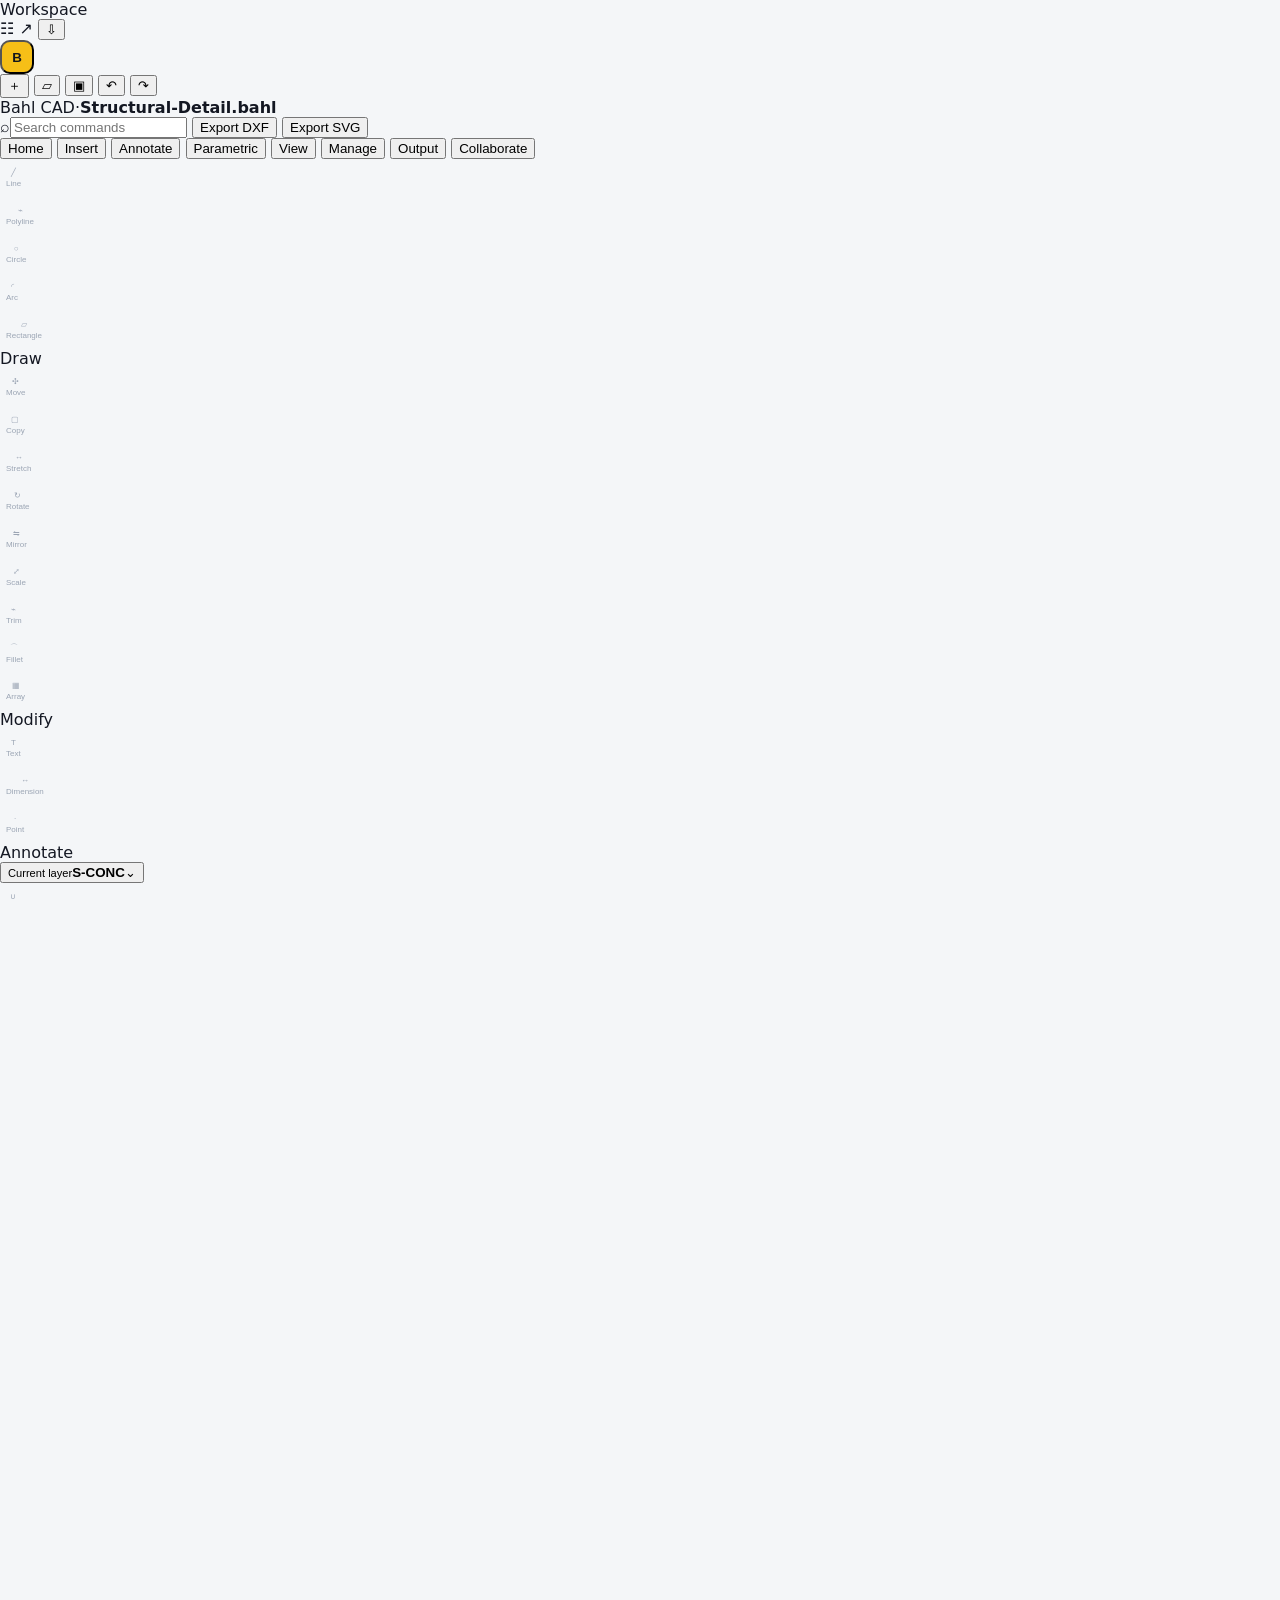
==== index.html @ 79e894dd "Redesign workspace to AutoCAD-style ribbon layout" ====
<!doctype html>
<html lang="en">
<head>
  <meta charset="UTF-8" />
  <meta name="viewport" content="width=device-width, initial-scale=1.0" />
  <meta name="theme-color" content="#20242a" />
  <title>Bahl CAD — Drafting Workspace</title>
  <link rel="stylesheet" href="styles.css" />
</head>
<body>
  <div class="app-shell">
    <header class="windowbar">
      <div class="windowbar-title">Workspace</div>
      <div class="windowbar-actions" aria-label="Workspace controls">
        <span class="window-icon" title="Workspace settings">☷</span>
        <span class="window-icon" title="Maximize workspace">↗</span>
        <button class="window-icon download-icon" data-command="save" aria-label="Save drawing" title="Save drawing">⇩</button>
      </div>
    </header>

    <header class="quickbar">
      <div class="quickbar-left">
        <button class="brand-mark" data-command="new" aria-label="Bahl CAD home" title="New drawing">B</button>
        <button class="quick-icon" data-command="new" aria-label="New drawing" title="New drawing">＋</button>
        <button class="quick-icon" data-command="open" aria-label="Open drawing" title="Open drawing">▱</button>
        <button class="quick-icon" data-command="save" aria-label="Save drawing" title="Save drawing">▣</button>
        <span class="quick-separator"></span>
        <button class="quick-icon" data-command="undo" aria-label="Undo" title="Undo (Ctrl+Z)">↶</button>
        <button class="quick-icon" data-command="redo" aria-label="Redo" title="Redo (Ctrl+Y)">↷</button>
      </div>
      <div class="document-title"><span>Bahl CAD</span><span class="document-divider">·</span><strong>Structural-Detail.bahl</strong><span class="unsaved-dot" title="Local working drawing"></span></div>
      <div class="quickbar-right">
        <label class="command-search"><span class="search-glyph">⌕</span><input id="commandSearch" type="search" autocomplete="off" placeholder="Search commands" aria-label="Search or run a command" /></label>
        <button class="export-button primary" data-command="dxf">Export DXF</button>
        <button class="export-button" data-command="svg">Export SVG</button>
      </div>
    </header>

    <nav class="ribbon-tabs" aria-label="CAD ribbon tabs">
      <button class="ribbon-tab active" data-ribbon-target="home">Home</button>
      <button class="ribbon-tab" data-ribbon-target="insert">Insert</button>
      <button class="ribbon-tab" data-ribbon-target="annotate">Annotate</button>
      <button class="ribbon-tab" data-ribbon-target="parametric">Parametric</button>
      <button class="ribbon-tab" data-ribbon-target="view">View</button>
      <button class="ribbon-tab" data-ribbon-target="manage">Manage</button>
      <button class="ribbon-tab" data-ribbon-target="output">Output</button>
      <button class="ribbon-tab" data-ribbon-target="collaborate">Collaborate</button>
    </nav>

    <section class="ribbon" aria-label="Drawing tools">
      <div class="ribbon-page active" data-ribbon-page="home">
        <div class="ribbon-group draw-tools">
          <div class="ribbon-group-body">
            <button class="tool ribbon-tool" data-tool="line" title="Line (L)"><span class="tool-glyph line-glyph">╱</span><span>Line</span></button>
            <button class="tool ribbon-tool" data-tool="polyline" title="Polyline (PL)"><span class="tool-glyph">⌁</span><span>Polyline</span></button>
            <button class="tool ribbon-tool" data-tool="circle" title="Circle (C)"><span class="tool-glyph">○</span><span>Circle</span></button>
            <button class="tool ribbon-tool" data-tool="arc" title="Arc (ARC)"><span class="tool-glyph">◜</span><span>Arc</span></button>
            <button class="tool ribbon-tool" data-tool="rect" title="Rectangle (REC)"><span class="tool-glyph">▱</span><span>Rectangle</span></button>
          </div>
          <div class="ribbon-group-label">Draw</div>
        </div>
        <div class="ribbon-group modify-tools">
          <div class="ribbon-group-body compact-tools">
            <button class="tool ribbon-tool compact" data-command="move"><span class="tool-glyph">✣</span><span>Move</span></button>
            <button class="tool ribbon-tool compact" data-command="copy"><span class="tool-glyph">▢</span><span>Copy</span></button>
            <button class="tool ribbon-tool compact" data-command="stretch"><span class="tool-glyph">↔</span><span>Stretch</span></button>
            <button class="tool ribbon-tool compact" data-command="rotate"><span class="tool-glyph">↻</span><span>Rotate</span></button>
            <button class="tool ribbon-tool compact" data-command="mirror"><span class="tool-glyph">⇋</span><span>Mirror</span></button>
            <button class="tool ribbon-tool compact" data-command="scale"><span class="tool-glyph">⤢</span><span>Scale</span></button>
            <button class="tool ribbon-tool compact" data-command="trim"><span class="tool-glyph">⌁</span><span>Trim</span></button>
            <button class="tool ribbon-tool compact" data-command="fillet"><span class="tool-glyph">⌒</span><span>Fillet</span></button>
            <button class="tool ribbon-tool compact" data-command="arrayrect"><span class="tool-glyph">▦</span><span>Array</span></button>
          </div>
          <div class="ribbon-group-label">Modify</div>
        </div>
        <div class="ribbon-group annotate-tools">
          <div class="ribbon-group-body">
            <button class="tool ribbon-tool" data-tool="text"><span class="tool-glyph text-glyph">T</span><span>Text</span></button>
            <button class="tool ribbon-tool" data-tool="dimension"><span class="tool-glyph">↔</span><span>Dimension</span></button>
            <button class="tool ribbon-tool" data-tool="point"><span class="tool-glyph">·</span><span>Point</span></button>
          </div>
          <div class="ribbon-group-label">Annotate</div>
        </div>
        <div class="ribbon-group layer-tools">
          <div class="ribbon-group-body layer-ribbon-body">
            <button class="layer-choice" type="button" id="activeLayerDisplay" title="Change active layer from the Layers panel"><span class="layer-swatch-preview"></span><span><small>Current layer</small><strong>S-CONC</strong></span><span class="layer-chevron">⌄</span></button>
            <div class="layer-quick-actions"><button class="tool ribbon-tool compact" data-command="join"><span class="tool-glyph">∪</span><span>Join</span></button><button class="tool ribbon-tool compact" data-command="explode"><span class="tool-glyph">✣</span><span>Explode</span></button></div>
          </div>
          <div class="ribbon-group-label">Layers &amp; objects</div>
        </div>
        <div class="ribbon-group utility-tools">
          <div class="ribbon-group-body">
            <button class="tool ribbon-tool" id="homeFitView" data-command="fitview" title="Zoom to extents"><span class="tool-glyph">⌗</span><span>Zoom extents</span></button>
            <button class="tool ribbon-tool" data-command="delete"><span class="tool-glyph">⌫</span><span>Delete</span></button>
          </div>
          <div class="ribbon-group-label">Utilities</div>
        </div>
      </div>

      <div class="ribbon-page" data-ribbon-page="insert" hidden>
        <div class="ribbon-group">
          <div class="ribbon-group-body ribbon-wide">
            <button class="tool ribbon-tool" data-tool="rect"><span class="tool-glyph">▱</span><span>Rectangle</span></button>
            <button class="tool ribbon-tool" data-tool="ellipse"><span class="tool-glyph">⬭</span><span>Ellipse</span></button>
            <button class="tool ribbon-tool" data-tool="polygon"><span class="tool-glyph">⬡</span><span>Polygon</span></button>
            <button class="tool ribbon-tool" data-tool="spline"><span class="tool-glyph">〰</span><span>Spline</span></button>
            <button class="tool ribbon-tool" data-tool="hatch"><span class="tool-glyph">▧</span><span>Hatch</span></button>
            <button class="tool ribbon-tool" data-tool="gradient"><span class="tool-glyph">◩</span><span>Gradient</span></button>
            <button class="tool ribbon-tool" data-tool="revcloud"><span class="tool-glyph">☁</span><span>Revision cloud</span></button>
          </div>
          <div class="ribbon-group-label">Geometry &amp; fills</div>
        </div>
        <div class="ribbon-group">
          <div class="ribbon-group-body ribbon-wide">
            <button class="tool ribbon-tool" data-command="arrayrect"><span class="tool-glyph">▦</span><span>Rectangular array</span></button>
            <button class="tool ribbon-tool" data-command="arraypolar"><span class="tool-glyph">⟳</span><span>Polar array</span></button>
            <button class="tool ribbon-tool" data-command="arraypath"><span class="tool-glyph">⤳</span><span>Path array</span></button>
          </div>
          <div class="ribbon-group-label">Repeat objects</div>
        </div>
      </div>

      <div class="ribbon-page" data-ribbon-page="annotate" hidden>
        <div class="ribbon-group">
          <div class="ribbon-group-body ribbon-wide">
            <button class="tool ribbon-tool" data-tool="text"><span class="tool-glyph text-glyph">T</span><span>Text</span></button>
            <button class="tool ribbon-tool" data-tool="dimension"><span class="tool-glyph">↔</span><span>Linear dimension</span></button>
            <button class="tool ribbon-tool" data-tool="point"><span class="tool-glyph">·</span><span>Point</span></button>
          </div>
          <div class="ribbon-group-label">Annotations</div>
        </div>
      </div>

      <div class="ribbon-page" data-ribbon-page="parametric" hidden>
        <div class="ribbon-group">
          <div class="ribbon-group-body ribbon-wide">
            <button class="tool ribbon-tool" id="ribbonAddConstraint" type="button"><span class="tool-glyph">⊕</span><span>Add constraint</span></button>
            <button class="tool ribbon-tool" id="ribbonAddParameter" type="button"><span class="tool-glyph">ƒx</span><span>New parameter</span></button>
          </div>
          <div class="ribbon-group-label">Constraints &amp; parameters</div>
        </div>
        <div class="ribbon-note">Starter constraints currently support horizontal, vertical and line-length rules.</div>
      </div>

      <div class="ribbon-page" data-ribbon-page="view" hidden>
        <div class="ribbon-group">
          <div class="ribbon-group-body ribbon-wide">
            <button class="tool ribbon-tool" id="ribbonGridToggle"><span class="tool-glyph">▦</span><span>Grid</span></button>
            <button class="tool ribbon-tool" id="ribbonSnapToggle"><span class="tool-glyph">⌖</span><span>Object snaps</span></button>
            <button class="tool ribbon-tool" id="ribbonOrthoToggle"><span class="tool-glyph">└</span><span>Ortho</span></button>
            <button class="tool ribbon-tool" id="ribbonPolarToggle"><span class="tool-glyph">∠</span><span>Polar tracking</span></button>
            <button class="tool ribbon-tool" id="ribbonTrackingToggle"><span class="tool-glyph">⊹</span><span>Snap tracking</span></button>
            <button class="tool ribbon-tool" id="ribbonDynamicToggle"><span class="tool-glyph">↔</span><span>Dynamic input</span></button>
            <button class="tool ribbon-tool" id="ribbonFitView"><span class="tool-glyph">⌗</span><span>Zoom extents</span></button>
          </div>
          <div class="ribbon-group-label">Viewport controls</div>
        </div>
        <div class="ribbon-note">Wheel to zoom · middle mouse or Space + drag to pan · Esc to cancel.</div>
      </div>

      <div class="ribbon-page" data-ribbon-page="manage" hidden>
        <div class="ribbon-group">
          <div class="ribbon-group-body ribbon-wide">
            <button class="tool ribbon-tool" data-command="new"><span class="tool-glyph">＋</span><span>New drawing</span></button>
            <button class="tool ribbon-tool" data-command="open"><span class="tool-glyph">▱</span><span>Open drawing</span></button>
            <button class="tool ribbon-tool" data-command="save"><span class="tool-glyph">▣</span><span>Save .bahl</span></button>
            <button class="tool ribbon-tool" data-command="undo"><span class="tool-glyph">↶</span><span>Undo</span></button>
            <button class="tool ribbon-tool" data-command="redo"><span class="tool-glyph">↷</span><span>Redo</span></button>
          </div>
          <div class="ribbon-group-label">Drawing &amp; history</div>
        </div>
        <div class="ribbon-note">Use the right-side Layers panel to change the active layer and control visibility.</div>
      </div>

      <div class="ribbon-page" data-ribbon-page="output" hidden>
        <div class="ribbon-group">
          <div class="ribbon-group-body ribbon-wide">
            <button class="tool ribbon-tool" data-command="save"><span class="tool-glyph">▣</span><span>Save drawing</span></button>
            <button class="tool ribbon-tool" data-command="dxf"><span class="tool-glyph">⇩</span><span>Export DXF</span></button>
            <button class="tool ribbon-tool" data-command="svg"><span class="tool-glyph">⇩</span><span>Export SVG</span></button>
          </div>
          <div class="ribbon-group-label">Drawing output</div>
        </div>
        <div class="ribbon-note">DXF export is currently a basic subset; verify complex drawings in your target CAD software.</div>
      </div>

      <div class="ribbon-page" data-ribbon-page="collaborate" hidden>
        <div class="ribbon-note collaboration-note"><strong>Local-first prototype.</strong> Cloud collaboration, live co-editing and shared review are not implemented yet.</div>
      </div>
    </section>

    <div class="drawing-tabbar">
      <button class="drawing-tab active">Start</button>
      <button class="drawing-tab current">Structural-Detail* <span>×</span></button>
      <button class="drawing-tab add-tab" data-command="new" title="New drawing">＋</button>
      <div class="drawing-tab-fill"></div>
      <span class="drawing-tab-meta">TOP · 2D Wireframe</span>
    </div>

    <div class="work-area">
      <main class="canvas-area">
        <div class="canvas-wrap" id="canvasWrap">
          <svg id="cadCanvas" xmlns="http://www.w3.org/2000/svg" aria-label="Bahl CAD drawing canvas">
            <defs>
              <pattern id="gridMinor" width="20" height="20" patternUnits="userSpaceOnUse"><circle cx="1" cy="1" r="1" fill="#2b3541" /></pattern>
              <pattern id="gridMajor" width="100" height="100" patternUnits="userSpaceOnUse"><rect width="100" height="100" fill="url(#gridMinor)"/><path d="M 100 0 L 0 0 0 100" fill="none" stroke="#222c37" stroke-width="0.7" /></pattern>
              <pattern id="hatchPattern" width="8" height="8" patternUnits="userSpaceOnUse" patternTransform="rotate(45)"><path d="M 0 0 L 0 8" stroke="#526174" stroke-width="1" /></pattern>
              <linearGradient id="gradientFill" x1="0" y1="0" x2="1" y2="1"><stop offset="0" stop-color="#4d9de0" stop-opacity=".45"/><stop offset="1" stop-color="#f4d35e" stop-opacity=".18"/></linearGradient>
            </defs>
            <rect id="grid" x="0" y="0" width="100%" height="100%" fill="url(#gridMajor)" />
            <g id="drawingRoot"></g>
            <g id="cursorOverlay"></g>
          </svg>
          <div class="crosshair" id="crosshair"><i></i><b></b></div>
          <div class="snap-badge" id="snapBadge">GRID</div>
          <div class="view-cube"><span>TOP</span></div>
          <div class="viewport-tools"><button id="viewportZoomIn" title="Zoom in" type="button">＋</button><button id="viewportFit" title="Zoom extents" type="button">⌕</button><button id="viewportVisibility" title="Toggle grid" type="button">◉</button></div>
          <div class="axis-widget"><span class="axis-y">Y</span><span class="axis-x">X</span><i></i><b></b></div>
          <div class="canvas-selection-frame" aria-hidden="true"><i></i><i></i><i></i><i></i></div>
        </div>
      </main>

      <aside class="rightbar">
        <section class="panel properties-panel">
          <div class="panel-head"><h3>Properties</h3><span id="selectionCount">0 selected</span></div>
          <div id="properties" class="properties-empty">Select an object to inspect its geometry.</div>
        </section>
        <details class="panel panel-details">
          <summary><span>Constraints</span><button id="addConstraint" class="icon-button" type="button" title="Add a constraint to the selected line">＋</button></summary>
          <div class="panel-content"><div id="constraints"></div></div>
        </details>
        <details class="panel panel-details">
          <summary><span>Parameters manager</span><button id="addParameter" class="icon-button" type="button" title="Add parameter">＋</button></summary>
          <div class="panel-content"><div id="parameters"></div></div>
        </details>
        <details class="panel panel-details" open>
          <summary><span>Layers</span><button id="addLayer" class="icon-button" type="button" title="Create a layer">＋</button></summary>
          <div class="panel-content"><div id="layers"></div></div>
        </details>
        <details class="panel panel-details">
          <summary><span>Command history</span></summary>
          <div class="panel-content"><div id="commandLog" class="command-log"></div></div>
        </details>
      </aside>
    </div>

    <section class="command-dock" aria-label="Command line">
      <div class="command-history-line"><span class="prompt-mark">›</span><span id="commandHint">Select an object or start drawing.</span></div>
      <div class="command-entry"><span class="command-entry-label">Command</span><span class="command-caret">›</span><input id="commandInput" autocomplete="off" placeholder="Type a command" aria-label="Type a CAD command" /><span class="command-entry-help">Enter to run · Esc to cancel</span></div>
    </section>

    <footer class="statusbar">
      <div class="status-tabs"><button class="status-tab active">Model</button><button class="status-tab">Layout1</button><button class="status-tab">Layout2</button><button class="status-tab add-tab" data-command="new">＋</button></div>
      <div class="status-message" id="statusMessage">Ready.</div>
      <div class="status-spacer"></div>
      <span id="coordReadout" class="coord-readout">X 0.000&nbsp;&nbsp; Y 0.000</span>
      <button class="status-toggle active" id="gridToggle" aria-pressed="true" title="Toggle grid">GRID</button>
      <button class="status-toggle active" id="snapToggle" aria-pressed="true" title="Toggle object snaps">OSNAP</button>
      <button class="status-toggle" id="orthoToggle" aria-pressed="false" title="Toggle ortho">ORTHO</button>
      <button class="status-toggle" id="polarToggle" aria-pressed="false" title="Toggle polar tracking">POLAR</button>
      <button class="status-toggle" id="trackingToggle" aria-pressed="false" title="Toggle object snap tracking">OTRACK</button>
      <button class="status-toggle active" id="dynamicToggle" aria-pressed="true" title="Toggle dynamic input">DYN</button>
      <span class="lineweight-indicator">LWT</span><span class="scale-indicator">1:50</span>
    </footer>
  </div>

  <input type="file" id="fileInput" accept="application/json,.bahl,.json" hidden />
  <script src="core.js"></script>
  <script src="app.js"></script>
  <script>
    (() => {
      const tabs = [...document.querySelectorAll('[data-ribbon-target]')];
      const pages = [...document.querySelectorAll('[data-ribbon-page]')];
      tabs.forEach(tab => tab.addEventListener('click', () => {
        const name = tab.dataset.ribbonTarget;
        tabs.forEach(item => item.classList.toggle('active', item === tab));
        pages.forEach(page => {
          const active = page.dataset.ribbonPage === name;
          page.hidden = !active;
          page.classList.toggle('active', active);
        });
      }));
      const commandSearch = document.getElementById('commandSearch');
      commandSearch.addEventListener('keydown', event => {
        if (event.key !== 'Enter' || !commandSearch.value.trim()) return;
        const input = document.getElementById('commandInput');
        input.value = commandSearch.value.trim();
        commandSearch.value = '';
        input.focus();
        input.dispatchEvent(new KeyboardEvent('keydown', { key: 'Enter', bubbles: true }));
      });
      const route = (sourceId, targetId) => {
        const source = document.getElementById(sourceId);
        const target = document.getElementById(targetId);
        if (source && target) source.addEventListener('click', () => target.click());
      };
      route('ribbonAddConstraint', 'addConstraint');
      route('ribbonAddParameter', 'addParameter');
      route('ribbonGridToggle', 'gridToggle');
      route('ribbonSnapToggle', 'snapToggle');
      route('ribbonOrthoToggle', 'orthoToggle');
      route('ribbonPolarToggle', 'polarToggle');
      route('ribbonTrackingToggle', 'trackingToggle');
      route('ribbonDynamicToggle', 'dynamicToggle');
      route('ribbonFitView', 'fitView');
      route('homeFitView', 'fitView');
      route('viewportFit', 'fitView');
      route('viewportVisibility', 'gridToggle');
      document.getElementById('viewportZoomIn').addEventListener('click', () => {
        const svg = document.getElementById('cadCanvas');
        const event = new WheelEvent('wheel', { deltaY: -240, bubbles: true, cancelable: true });
        svg.dispatchEvent(event);
      });
      const layerDisplay = document.getElementById('activeLayerDisplay');
      layerDisplay.addEventListener('click', () => {
        const layers = document.getElementById('layers');
        const panel = layers.closest('details');
        if (panel) panel.open = true;
        layers.scrollIntoView({ block: 'nearest', behavior: 'smooth' });
      });
    })();
  </script>
</body>
</html>
---- styles.css ----
:where(.cad-grip){fill:#fff;stroke:#087f8c;stroke-width:1.5;cursor:move;pointer-events:all}.cad-grip:hover{fill:#f2c94c}.window-select{fill:#148a8a;fill-opacity:.08;stroke:#148a8a;stroke-width:1;stroke-dasharray:4 3;vector-effect:non-scaling-stroke}.crossing-select{fill:#e5a126;fill-opacity:.08;stroke:#c17b10;stroke-width:1;stroke-dasharray:4 3;vector-effect:non-scaling-stroke}
:root{--ink:#131722;--muted:#697386;--line:#dfe4eb;--panel:#fff;--bg:#f4f6f8;--accent:#f6bf17;--accent2:#ffde66;--selected:#1267ff;--good:#1aa56d;--danger:#cf3548}
*{box-sizing:border-box}html,body{height:100%;margin:0;font-family:Inter,ui-sans-serif,system-ui,-apple-system,Segoe UI,Roboto,Arial,sans-serif;color:var(--ink);background:var(--bg);overflow:hidden}.app-shell{height:100%;display:flex;flex-direction:column}.topbar{height:62px;background:#11151d;color:#fff;display:flex;align-items:center;padding:0 16px;gap:22px;border-bottom:1px solid #252b36}.brand{display:flex;align-items:center;gap:10px;min-width:240px}.brand-mark{width:34px;height:34px;border-radius:10px;background:var(--accent);color:#11151d;display:grid;place-items:center;font-weight:900}.brand strong{display:block;font-size:14px;line-height:15px}.brand span{display:block;font-size:11px;color:#98a2b2}.menu-group{display:flex;gap:6px;flex:1}.menu-group button{background:transparent;border:1px solid #343b47;color:#dfe4eb;padding:8px 11px;border-radius:8px;font-size:12px;cursor:pointer}.menu-group button:hover{background:#202631}.status-top{display:flex;gap:8px;align-items:center;font-size:11px;color:#aeb7c5}.pill{border:1px solid #3b4350;border-radius:99px;padding:4px 8px}.pill.green{color:#74e0b4;border-color:#2b7356}.workspace{display:grid;grid-template-columns:72px minmax(0,1fr) 286px;min-height:0;flex:1}.leftbar{background:#171c24;color:#c7ced8;padding:10px 7px;display:flex;flex-direction:column;gap:12px;border-right:1px solid #252b36}.tool-section{display:flex;flex-direction:column;gap:5px}.section-title{font-size:9px;text-transform:uppercase;color:#768092;letter-spacing:.1em;text-align:center;margin:4px 0}.tool{border:0;background:transparent;color:#b7c0cd;border-radius:8px;min-height:44px;display:flex;flex-direction:column;justify-content:center;align-items:center;gap:2px;cursor:pointer;font-size:18px}.tool span{font-size:8px;color:#9ba5b4}.tool:hover{background:#222934;color:#fff}.tool.active{background:#2a313d;color:#fff;box-shadow:inset 2px 0 0 var(--accent)}.bottom-tools{margin-top:auto}.canvas-area{min-width:0;display:flex;flex-direction:column;background:#edf0f3}.commandbar{height:44px;background:#fff;border-bottom:1px solid var(--line);display:flex;align-items:center;padding:0 11px;gap:14px}.command-input-wrap{height:30px;border:1px solid #dce1e8;border-radius:8px;display:flex;align-items:center;flex:0 1 560px;background:#fafbfc}.command-input-wrap span{font-size:10px;font-weight:700;text-transform:uppercase;color:#818b9a;padding:0 9px;border-right:1px solid #e6e9ed}.command-input-wrap input{border:0;outline:none;background:transparent;flex:1;padding:0 9px;color:#19202b;font-size:12px}.command-hint{font-size:11px;color:#788293;overflow:hidden;text-overflow:ellipsis;white-space:nowrap}.canvas-wrap{position:relative;min-height:0;flex:1;overflow:hidden;background:#fafafa}.canvas-wrap svg{width:100%;height:100%;display:block;cursor:crosshair}.canvas-status{height:28px;display:flex;align-items:center;justify-content:space-between;padding:0 10px;font-size:10px;color:#727c8b;background:#fff;border-top:1px solid var(--line)}.rightbar{background:#fff;border-left:1px solid var(--line);overflow:auto}.panel{border-bottom:1px solid var(--line);padding:12px}.panel-head{display:flex;justify-content:space-between;align-items:center;margin-bottom:10px}.panel-head h3{font-size:12px;margin:0}.panel-head span{font-size:10px;color:#8992a0}.icon-button{border:1px solid var(--line);background:#fff;border-radius:6px;width:24px;height:24px;cursor:pointer}.properties-empty{font-size:11px;color:#8992a0;line-height:1.45}.prop-grid{display:grid;grid-template-columns:1fr 1fr;gap:7px}.prop{border:1px solid #e3e7ec;border-radius:7px;padding:7px}.prop label{font-size:9px;color:#8992a0;display:block;margin-bottom:2px}.prop input,.prop select{width:100%;border:0;outline:none;font-size:11px;background:transparent;color:#1a2230}.layer-row{display:flex;align-items:center;gap:7px;padding:7px 4px;border-radius:6px;cursor:pointer}.layer-row:hover{background:#f5f6f8}.layer-row.active{background:#fff7d6}.layer-eye{width:18px;color:#7e8794;font-size:12px}.layer-swatch{width:10px;height:10px;border-radius:3px;border:1px solid #bbb}.layer-name{font-size:11px;flex:1}.layer-count{font-size:9px;color:#a0a8b5}.command-log{font-family:ui-monospace,SFMono-Regular,Consolas,monospace;font-size:9px;line-height:1.6;color:#697386;max-height:250px;overflow:auto}.command-log div{padding:1px 0}.selected{filter:drop-shadow(0 0 3px rgba(18,103,255,.45))}.selection-box{fill:none;stroke:var(--selected);stroke-dasharray:5 4;stroke-width:1.2}.handle{fill:#fff;stroke:var(--selected);stroke-width:1}.dim-text{font-size:14px;fill:#364152}.dim-line,.ext-line{stroke:#364152;stroke-width:1}.dim-arrow{fill:#364152}.text-entity{font-size:16px;fill:#1b2430}.cursor-point{fill:#1267ff}.crosshair{position:absolute;pointer-events:none;display:none}.crosshair i,.crosshair b{position:absolute;background:#1267ff;opacity:.25}.crosshair i{width:1px;height:20px;left:0;top:-10px}.crosshair b{height:1px;width:20px;top:0;left:-10px}.snap-badge{position:absolute;display:none;pointer-events:none;font-size:9px;background:#11151d;color:#fff;padding:3px 5px;border-radius:4px}.hidden{display:none!important}.hint-hotkey{color:#c79100}
.leftbar{overflow-y:auto;overflow-x:hidden}.tool{min-height:38px;font-size:16px}.tool span{font-size:8px}.bottom-tools{margin-top:8px}.manager-row,.parameter-row{display:flex;align-items:center;gap:5px;padding:4px 0;font-size:10px;color:#525e6e}.manager-row span,.parameter-row label{flex:1;overflow:hidden;text-overflow:ellipsis;white-space:nowrap}.manager-row button,.parameter-row button{border:0;background:transparent;color:#8b94a2;cursor:pointer}.parameter-row input{width:78px;border:1px solid #e0e4ea;border-radius:4px;padding:4px;font-size:10px}.parameters-head{margin-top:14px;padding-top:10px;border-top:1px solid #edf0f3}


/* CAD viewport navigation */
.canvas-wrap.pan-ready svg { cursor: grab; }
.canvas-wrap.is-panning, .canvas-wrap.is-panning svg { cursor: grabbing !important; }
.canvas-wrap svg { touch-action: none; }
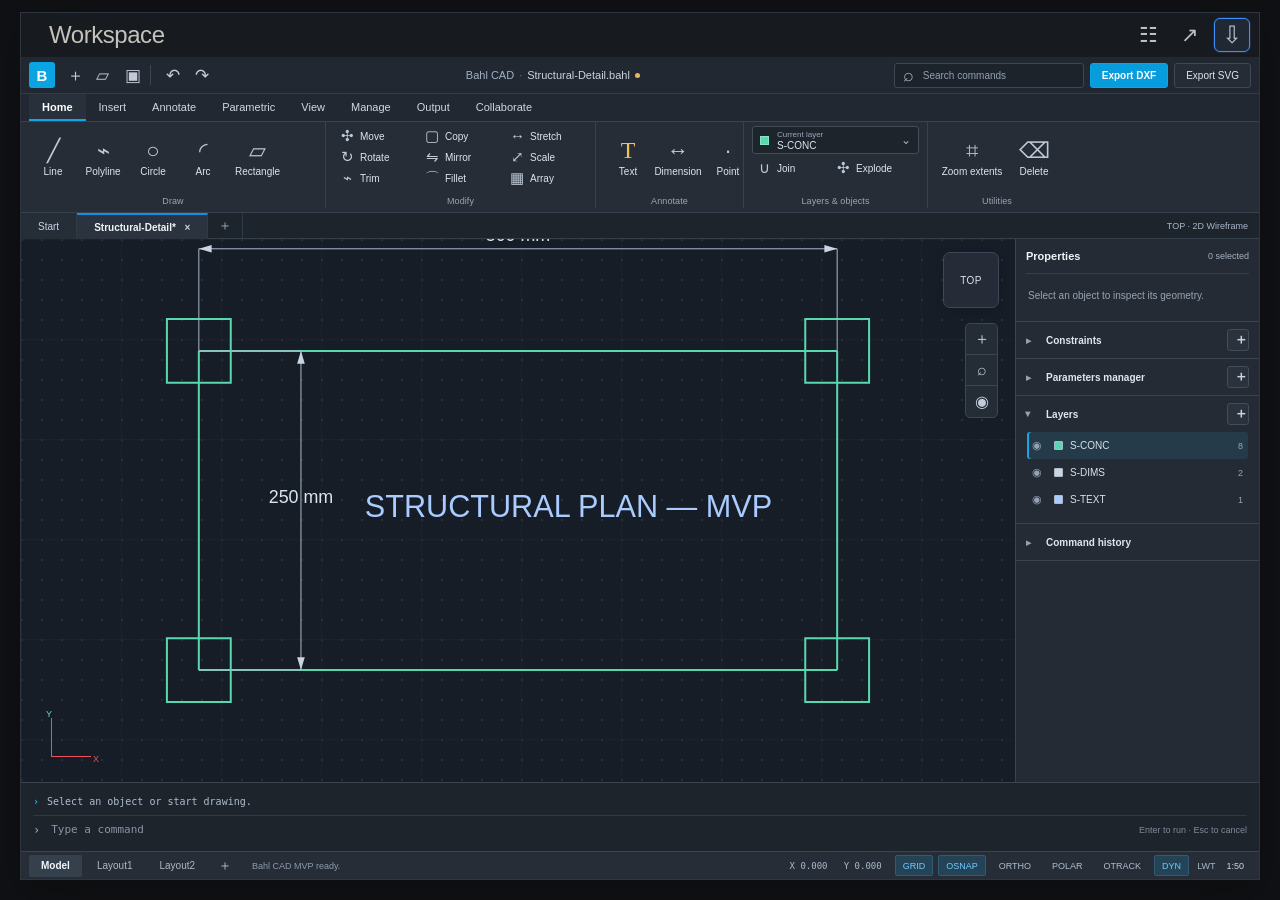
==== commit 123d1859: "Restore CAD engine hooks for viewport and snap controls" ====
--- a/index.html
+++ b/index.html
@@ -90,7 +90,7 @@
         </div>
         <div class="ribbon-group utility-tools">
           <div class="ribbon-group-body">
-            <button class="tool ribbon-tool" id="homeFitView" data-command="fitview" title="Zoom to extents"><span class="tool-glyph">⌗</span><span>Zoom extents</span></button>
+            <button class="tool ribbon-tool" id="fitView" title="Zoom to extents"><span class="tool-glyph">⌗</span><span>Zoom extents</span></button>
             <button class="tool ribbon-tool" data-command="delete"><span class="tool-glyph">⌫</span><span>Delete</span></button>
           </div>
           <div class="ribbon-group-label">Utilities</div>
@@ -253,7 +253,7 @@
       <div class="status-tabs"><button class="status-tab active">Model</button><button class="status-tab">Layout1</button><button class="status-tab">Layout2</button><button class="status-tab add-tab" data-command="new">＋</button></div>
       <div class="status-message" id="statusMessage">Ready.</div>
       <div class="status-spacer"></div>
-      <span id="coordReadout" class="coord-readout">X 0.000&nbsp;&nbsp; Y 0.000</span>
+      <span id="coordReadout" class="coord-readout">X 0.000&nbsp;&nbsp; Y 0.000</span><span id="snapState" hidden>SNAP ON</span>
       <button class="status-toggle active" id="gridToggle" aria-pressed="true" title="Toggle grid">GRID</button>
       <button class="status-toggle active" id="snapToggle" aria-pressed="true" title="Toggle object snaps">OSNAP</button>
       <button class="status-toggle" id="orthoToggle" aria-pressed="false" title="Toggle ortho">ORTHO</button>
@@ -292,7 +292,7 @@
       const route = (sourceId, targetId) => {
         const source = document.getElementById(sourceId);
         const target = document.getElementById(targetId);
-        if (source && target) source.addEventListener('click', () => target.click());
+        if (source && target) source.addEventListener('click', () => { target.click(); source.classList.toggle('active', target.classList.contains('active')); });
       };
       route('ribbonAddConstraint', 'addConstraint');
       route('ribbonAddParameter', 'addParameter');
@@ -303,12 +303,12 @@
       route('ribbonTrackingToggle', 'trackingToggle');
       route('ribbonDynamicToggle', 'dynamicToggle');
       route('ribbonFitView', 'fitView');
-      route('homeFitView', 'fitView');
+      
       route('viewportFit', 'fitView');
       route('viewportVisibility', 'gridToggle');
       document.getElementById('viewportZoomIn').addEventListener('click', () => {
         const svg = document.getElementById('cadCanvas');
-        const event = new WheelEvent('wheel', { deltaY: -240, bubbles: true, cancelable: true });
+        const event = new WheelEvent('wheel', { deltaY: -160, clientX: svg.getBoundingClientRect().left + svg.getBoundingClientRect().width / 2, clientY: svg.getBoundingClientRect().top + svg.getBoundingClientRect().height / 2, bubbles: true, cancelable: true });
         svg.dispatchEvent(event);
       });
       const layerDisplay = document.getElementById('activeLayerDisplay');
--- a/styles.css
+++ b/styles.css
@@ -1,10 +1,211 @@
-:where(.cad-grip){fill:#fff;stroke:#087f8c;stroke-width:1.5;cursor:move;pointer-events:all}.cad-grip:hover{fill:#f2c94c}.window-select{fill:#148a8a;fill-opacity:.08;stroke:#148a8a;stroke-width:1;stroke-dasharray:4 3;vector-effect:non-scaling-stroke}.crossing-select{fill:#e5a126;fill-opacity:.08;stroke:#c17b10;stroke-width:1;stroke-dasharray:4 3;vector-effect:non-scaling-stroke}
-:root{--ink:#131722;--muted:#697386;--line:#dfe4eb;--panel:#fff;--bg:#f4f6f8;--accent:#f6bf17;--accent2:#ffde66;--selected:#1267ff;--good:#1aa56d;--danger:#cf3548}
-*{box-sizing:border-box}html,body{height:100%;margin:0;font-family:Inter,ui-sans-serif,system-ui,-apple-system,Segoe UI,Roboto,Arial,sans-serif;color:var(--ink);background:var(--bg);overflow:hidden}.app-shell{height:100%;display:flex;flex-direction:column}.topbar{height:62px;background:#11151d;color:#fff;display:flex;align-items:center;padding:0 16px;gap:22px;border-bottom:1px solid #252b36}.brand{display:flex;align-items:center;gap:10px;min-width:240px}.brand-mark{width:34px;height:34px;border-radius:10px;background:var(--accent);color:#11151d;display:grid;place-items:center;font-weight:900}.brand strong{display:block;font-size:14px;line-height:15px}.brand span{display:block;font-size:11px;color:#98a2b2}.menu-group{display:flex;gap:6px;flex:1}.menu-group button{background:transparent;border:1px solid #343b47;color:#dfe4eb;padding:8px 11px;border-radius:8px;font-size:12px;cursor:pointer}.menu-group button:hover{background:#202631}.status-top{display:flex;gap:8px;align-items:center;font-size:11px;color:#aeb7c5}.pill{border:1px solid #3b4350;border-radius:99px;padding:4px 8px}.pill.green{color:#74e0b4;border-color:#2b7356}.workspace{display:grid;grid-template-columns:72px minmax(0,1fr) 286px;min-height:0;flex:1}.leftbar{background:#171c24;color:#c7ced8;padding:10px 7px;display:flex;flex-direction:column;gap:12px;border-right:1px solid #252b36}.tool-section{display:flex;flex-direction:column;gap:5px}.section-title{font-size:9px;text-transform:uppercase;color:#768092;letter-spacing:.1em;text-align:center;margin:4px 0}.tool{border:0;background:transparent;color:#b7c0cd;border-radius:8px;min-height:44px;display:flex;flex-direction:column;justify-content:center;align-items:center;gap:2px;cursor:pointer;font-size:18px}.tool span{font-size:8px;color:#9ba5b4}.tool:hover{background:#222934;color:#fff}.tool.active{background:#2a313d;color:#fff;box-shadow:inset 2px 0 0 var(--accent)}.bottom-tools{margin-top:auto}.canvas-area{min-width:0;display:flex;flex-direction:column;background:#edf0f3}.commandbar{height:44px;background:#fff;border-bottom:1px solid var(--line);display:flex;align-items:center;padding:0 11px;gap:14px}.command-input-wrap{height:30px;border:1px solid #dce1e8;border-radius:8px;display:flex;align-items:center;flex:0 1 560px;background:#fafbfc}.command-input-wrap span{font-size:10px;font-weight:700;text-transform:uppercase;color:#818b9a;padding:0 9px;border-right:1px solid #e6e9ed}.command-input-wrap input{border:0;outline:none;background:transparent;flex:1;padding:0 9px;color:#19202b;font-size:12px}.command-hint{font-size:11px;color:#788293;overflow:hidden;text-overflow:ellipsis;white-space:nowrap}.canvas-wrap{position:relative;min-height:0;flex:1;overflow:hidden;background:#fafafa}.canvas-wrap svg{width:100%;height:100%;display:block;cursor:crosshair}.canvas-status{height:28px;display:flex;align-items:center;justify-content:space-between;padding:0 10px;font-size:10px;color:#727c8b;background:#fff;border-top:1px solid var(--line)}.rightbar{background:#fff;border-left:1px solid var(--line);overflow:auto}.panel{border-bottom:1px solid var(--line);padding:12px}.panel-head{display:flex;justify-content:space-between;align-items:center;margin-bottom:10px}.panel-head h3{font-size:12px;margin:0}.panel-head span{font-size:10px;color:#8992a0}.icon-button{border:1px solid var(--line);background:#fff;border-radius:6px;width:24px;height:24px;cursor:pointer}.properties-empty{font-size:11px;color:#8992a0;line-height:1.45}.prop-grid{display:grid;grid-template-columns:1fr 1fr;gap:7px}.prop{border:1px solid #e3e7ec;border-radius:7px;padding:7px}.prop label{font-size:9px;color:#8992a0;display:block;margin-bottom:2px}.prop input,.prop select{width:100%;border:0;outline:none;font-size:11px;background:transparent;color:#1a2230}.layer-row{display:flex;align-items:center;gap:7px;padding:7px 4px;border-radius:6px;cursor:pointer}.layer-row:hover{background:#f5f6f8}.layer-row.active{background:#fff7d6}.layer-eye{width:18px;color:#7e8794;font-size:12px}.layer-swatch{width:10px;height:10px;border-radius:3px;border:1px solid #bbb}.layer-name{font-size:11px;flex:1}.layer-count{font-size:9px;color:#a0a8b5}.command-log{font-family:ui-monospace,SFMono-Regular,Consolas,monospace;font-size:9px;line-height:1.6;color:#697386;max-height:250px;overflow:auto}.command-log div{padding:1px 0}.selected{filter:drop-shadow(0 0 3px rgba(18,103,255,.45))}.selection-box{fill:none;stroke:var(--selected);stroke-dasharray:5 4;stroke-width:1.2}.handle{fill:#fff;stroke:var(--selected);stroke-width:1}.dim-text{font-size:14px;fill:#364152}.dim-line,.ext-line{stroke:#364152;stroke-width:1}.dim-arrow{fill:#364152}.text-entity{font-size:16px;fill:#1b2430}.cursor-point{fill:#1267ff}.crosshair{position:absolute;pointer-events:none;display:none}.crosshair i,.crosshair b{position:absolute;background:#1267ff;opacity:.25}.crosshair i{width:1px;height:20px;left:0;top:-10px}.crosshair b{height:1px;width:20px;top:0;left:-10px}.snap-badge{position:absolute;display:none;pointer-events:none;font-size:9px;background:#11151d;color:#fff;padding:3px 5px;border-radius:4px}.hidden{display:none!important}.hint-hotkey{color:#c79100}
-.leftbar{overflow-y:auto;overflow-x:hidden}.tool{min-height:38px;font-size:16px}.tool span{font-size:8px}.bottom-tools{margin-top:8px}.manager-row,.parameter-row{display:flex;align-items:center;gap:5px;padding:4px 0;font-size:10px;color:#525e6e}.manager-row span,.parameter-row label{flex:1;overflow:hidden;text-overflow:ellipsis;white-space:nowrap}.manager-row button,.parameter-row button{border:0;background:transparent;color:#8b94a2;cursor:pointer}.parameter-row input{width:78px;border:1px solid #e0e4ea;border-radius:4px;padding:4px;font-size:10px}.parameters-head{margin-top:14px;padding-top:10px;border-top:1px solid #edf0f3}
-
-
-/* CAD viewport navigation */
-.canvas-wrap.pan-ready svg { cursor: grab; }
-.canvas-wrap.is-panning, .canvas-wrap.is-panning svg { cursor: grabbing !important; }
-.canvas-wrap svg { touch-action: none; }
+:root{
+  --shell:#20242a;--chrome:#191d23;--ribbon:#272d36;--panel:#252b34;--canvas:#161d26;
+  --line:#3a4350;--line-soft:#303844;--text:#e1e6ed;--muted:#9ba7b6;--accent:#10a4e5;
+  --select:#3387ff;--green:#56d7ad;--shadow:rgba(0,0,0,.26)
+}
+*{box-sizing:border-box}
+html,body{height:100%;margin:0;overflow:hidden;background:#101114;color:var(--text);font-family:Inter,"Segoe UI",Roboto,Arial,sans-serif;font-size:12px}
+button,input,select{font:inherit}
+button{color:inherit}
+[hidden]{display:none!important}
+.app-shell{height:calc(100% - 32px);margin:12px 20px 20px;display:flex;flex-direction:column;min-height:0;overflow:hidden;background:var(--shell);border:1px solid #303640;box-shadow:0 12px 40px var(--shadow)}
+.windowbar{height:44px;flex:0 0 44px;display:flex;align-items:center;justify-content:space-between;padding:0 9px 0 28px;background:#171a1f;color:#c5c2bb}
+.windowbar-title{font-size:24px;letter-spacing:-.45px;font-weight:400}
+.windowbar-actions{display:flex;align-items:center;gap:6px}
+.window-icon{display:grid;place-items:center;width:36px;height:34px;border:0;border-radius:6px;background:transparent;color:#b9c0c8;font-size:21px}
+button.window-icon{cursor:pointer}
+.window-icon:hover{background:#2d333d}
+.download-icon{font-size:24px;border:1px solid #3b8fff;box-shadow:0 0 0 1px rgba(51,135,255,.16);background:#202833}
+.quickbar{height:37px;flex:0 0 37px;display:flex;align-items:center;gap:14px;padding:0 8px;background:#222831;border-bottom:1px solid #343c47;min-width:0}
+.quickbar-left,.quickbar-right{display:flex;align-items:center;gap:5px;flex:0 0 auto}
+.brand-mark{width:26px;height:26px;border-radius:3px;border:0;background:#0aa4e2;color:#fff;font-weight:800;font-size:15px;display:grid;place-items:center;cursor:pointer}
+.quick-icon{width:24px;height:26px;border:1px solid transparent;border-radius:3px;background:transparent;color:#c2cbd7;font-size:17px;display:grid;place-items:center;cursor:pointer}
+.quick-icon:hover{background:#333c48;border-color:#46505f}
+.quick-separator{width:1px;height:20px;background:#3c4653;margin:0 3px}
+.document-title{min-width:90px;flex:1;display:flex;align-items:center;justify-content:center;gap:5px;color:#cad3de;font-size:11px;white-space:nowrap;overflow:hidden;text-overflow:ellipsis}
+.document-title>span:first-child{color:#9fb0c7}
+.document-title strong{font-weight:500;overflow:hidden;text-overflow:ellipsis}
+.document-divider{color:#667487}
+.unsaved-dot{width:5px;height:5px;border-radius:50%;background:#e7b85b;flex:0 0 auto}
+.quickbar-right{gap:6px}
+.command-search{height:25px;width:190px;display:flex;align-items:center;gap:7px;border:1px solid #3c4654;background:#1d232b;border-radius:3px;padding:0 8px;color:#a7b2c1}
+.search-glyph{font-size:18px;line-height:1}
+.command-search input{min-width:0;width:100%;border:0;outline:0;color:#e1e6ed;background:transparent;font-size:10px}
+.command-search input::placeholder{color:#92a0b3}
+.export-button{height:25px;padding:0 11px;border:1px solid #3e4858;border-radius:3px;background:#252c36;color:#e0e6ee;font-size:10px;white-space:nowrap;cursor:pointer}
+.export-button.primary{background:#079cdb;border-color:#0ca5e7;color:#fff;font-weight:600}
+.export-button:hover{filter:brightness(1.12)}
+.ribbon-tabs{height:28px;flex:0 0 28px;display:flex;align-items:stretch;gap:0;padding:0 8px;background:#222831;border-bottom:1px solid #3a424f;overflow-x:auto;scrollbar-width:none}
+.ribbon-tabs::-webkit-scrollbar{display:none}
+.ribbon-tab{position:relative;border:0;border-bottom:2px solid transparent;background:transparent;padding:0 13px;color:#d0d7e0;font-size:11px;white-space:nowrap;cursor:pointer}
+.ribbon-tab:hover{background:#2b323d;color:#fff}
+.ribbon-tab.active{border-bottom-color:#0fa8e7;background:#28313b;color:#fff;font-weight:600}
+.ribbon{height:91px;flex:0 0 91px;overflow-x:auto;overflow-y:hidden;background:var(--ribbon);border-bottom:1px solid #38414e;scrollbar-width:thin;scrollbar-color:#4a5361 #272d36}
+.ribbon-page{height:90px;display:flex;align-items:stretch;min-width:max-content;gap:0}
+.ribbon-group{height:86px;position:relative;display:flex;flex-direction:column;justify-content:stretch;border-right:1px solid #39414d;padding:4px 8px 17px;flex:0 0 auto}
+.ribbon-group-label{position:absolute;left:0;right:0;bottom:2px;text-align:center;color:#9aa6b7;font-size:9px;letter-spacing:.1px}
+.ribbon-group-body{height:63px;display:flex;align-items:stretch;gap:2px}
+.draw-tools{width:305px}
+.modify-tools{width:270px;padding-left:9px;padding-right:9px}
+.annotate-tools{width:148px}
+.layer-tools{width:184px}
+.utility-tools{width:138px;border-right:0}
+.ribbon-tool{border:1px solid transparent;background:transparent;color:#dce4ee;border-radius:3px;cursor:pointer;display:flex;flex-direction:column;align-items:center;justify-content:center;gap:4px;min-width:48px;min-height:53px;padding:3px 5px;white-space:nowrap;font-size:10px}
+.ribbon-tool .tool-glyph{font-family:"Segoe UI Symbol","Arial Unicode MS",sans-serif;font-size:22px;line-height:23px;color:#bcc9d8;font-weight:400}
+.ribbon-tool .text-glyph{font-family:Georgia,serif;font-size:24px;color:#efc15b}
+.ribbon-tool:hover{background:#323b47;border-color:#465363;color:#fff}
+.ribbon-tool.active{background:#343e4a;border-color:#465363;color:#fff;box-shadow:inset 0 -2px 0 var(--accent)}
+.ribbon-tool.active .tool-glyph{color:#3fbef3}
+.compact-tools{display:grid;grid-template-columns:repeat(3,1fr);grid-template-rows:repeat(3,1fr);gap:0 4px}
+.ribbon-tool.compact{min-width:72px;min-height:20px;height:20px;flex-direction:row;justify-content:flex-start;gap:6px;padding:0 4px;font-size:10px}
+.ribbon-tool.compact .tool-glyph{font-size:15px;line-height:16px;width:14px;text-align:center}
+.layer-ribbon-body{flex-direction:column;gap:4px}
+.layer-choice{height:28px;display:flex;align-items:center;gap:8px;text-align:left;padding:2px 7px;background:#1e242c;border:1px solid #424d5a;border-radius:3px;color:#e0e6ed;cursor:pointer}
+.layer-choice:hover{background:#333c48}
+.layer-swatch-preview{width:9px;height:9px;background:#59d7af;border:1px solid #84e6c7;flex:0 0 auto}
+.layer-choice>span:nth-child(2){display:flex;flex-direction:column;flex:1;gap:1px}
+.layer-choice small{font-size:8px;color:#9aa8b9}
+.layer-choice strong{font-weight:500;font-size:10px}
+.layer-chevron{color:#a9b5c5}
+.layer-quick-actions{display:flex;gap:3px}
+.layer-quick-actions .ribbon-tool.compact{min-width:76px}
+.ribbon-wide{gap:5px}
+.ribbon-wide .ribbon-tool{min-width:66px;padding:4px 8px}
+.ribbon-note{align-self:center;color:#acb7c5;font-size:11px;max-width:430px;line-height:1.55;padding:10px 22px}
+.collaboration-note{max-width:550px}
+.drawing-tabbar{height:26px;flex:0 0 26px;display:flex;align-items:stretch;background:#1e242c;border-bottom:1px solid #35404d;min-width:0}
+.drawing-tab{height:26px;padding:0 17px;border:0;border-right:1px solid #303a47;background:transparent;color:#9ba8b8;font-size:10px;cursor:pointer;white-space:nowrap}
+.drawing-tab:hover{background:#29313c;color:#fff}
+.drawing-tab.active{color:#c8d5e5;background:#252d37}
+.drawing-tab.current{color:#f1f5f9;background:#2b333e;border-top:2px solid #168ee0;font-weight:600}
+.drawing-tab.current span{margin-left:6px;color:#c5d0dd}
+.add-tab{padding:0 10px;font-size:14px}
+.drawing-tab-fill{flex:1}
+.drawing-tab-meta{align-self:center;padding:0 11px;color:#a8b6c7;font-size:9px}
+.work-area{flex:1;min-height:0;display:grid;grid-template-columns:minmax(0,1fr) 244px;background:var(--canvas)}
+.canvas-area{min-width:0;min-height:0;display:flex;flex-direction:column;background:var(--canvas)}
+.canvas-wrap{position:relative;min-height:0;flex:1;overflow:hidden;background:var(--canvas)}
+.canvas-wrap svg{width:100%;height:100%;display:block;cursor:crosshair;touch-action:none}
+.canvas-wrap.pan-ready svg{cursor:grab}
+.canvas-wrap.is-panning,.canvas-wrap.is-panning svg{cursor:grabbing!important}
+.rightbar{min-width:0;overflow:auto;background:#252b34;border-left:1px solid #3a4350;color:#e0e6ee;scrollbar-width:thin;scrollbar-color:#4b5665 #252b34}
+.panel{padding:0 10px 10px;background:transparent;border-bottom:1px solid #3a4350}
+.panel-head{height:35px;display:flex;align-items:center;justify-content:space-between;gap:6px;border-bottom:1px solid #343d49;margin-bottom:8px}
+.panel-head h3{margin:0;font-size:11px;font-weight:600;color:#f0f3f7}
+.panel-head span{font-size:9px;color:#a4b1c1;white-space:nowrap}
+.properties-empty{padding:8px 2px;font-size:10px;line-height:1.5;color:#97a4b4}
+.prop-grid{display:grid;grid-template-columns:1fr;gap:0}
+.prop{display:grid;grid-template-columns:minmax(72px,.95fr) minmax(0,1.05fr);align-items:center;gap:5px;border:0;border-bottom:1px solid #343d48;border-radius:0;padding:5px 2px;background:transparent}
+.prop label{font-size:9px;color:#a2afbd;display:block;margin:0}
+.prop input,.prop select{width:100%;min-width:0;border:0;outline:0;font-size:10px;text-align:right;background:transparent;color:#e1e7ef;padding:2px 1px}
+.prop input:focus,.prop select:focus{background:#1b2734;box-shadow:0 0 0 1px #148dd4;border-radius:2px}
+.prop select option{background:#252b34;color:#fff}
+.properties-panel .panel-head{margin-bottom:6px}
+.properties-panel #properties>div:first-child{font-size:10px!important;font-weight:700;margin:3px 0 8px!important;color:#e8eef5}
+.panel-details{padding:0 10px}
+.panel-details summary{height:36px;display:flex;align-items:center;justify-content:space-between;gap:10px;cursor:pointer;list-style:none;color:#e0e6ee;font-weight:600;font-size:10px}
+.panel-details summary::-webkit-details-marker{display:none}
+.panel-details summary::before{content:"▸";display:inline-block;color:#93a3b6;margin-right:5px;transition:transform .15s}
+.panel-details[open] summary::before{transform:rotate(90deg)}
+.panel-details summary>span{flex:1}
+.panel-content{padding:0 1px 10px}
+.icon-button{min-width:22px;width:22px;height:22px;border:1px solid #424d5a;border-radius:3px;background:#2a323d;color:#c7d4e4;display:grid;place-items:center;cursor:pointer;font-size:14px}
+.icon-button:hover{border-color:#168bd1;background:#303c49;color:#fff}
+.layer-row{display:flex;align-items:center;gap:7px;padding:7px 5px;border-radius:3px;cursor:pointer;color:#d8e0e9}
+.layer-row:hover{background:#303842}
+.layer-row.active{background:#253b4a;box-shadow:inset 2px 0 #18a5e4}
+.layer-eye{width:15px;color:#94a2b3;font-size:11px}
+.layer-swatch{width:9px;height:9px;border-radius:1px;border:1px solid #aeb9c7;flex:0 0 auto}
+.layer-name{font-size:10px;flex:1;min-width:0;overflow:hidden;text-overflow:ellipsis;white-space:nowrap}
+.layer-count{font-size:9px;color:#9aa8b8}
+.manager-row,.parameter-row{color:#b8c4d2}
+.manager-row button,.parameter-row button{color:#a4b1c0}
+.parameter-row input{color:#ecf1f7;background:#1c232c;border-color:#424c59}
+.parameters-head{margin-top:10px}
+.command-log{font-family:ui-monospace,SFMono-Regular,Consolas,monospace;font-size:9px;line-height:1.6;color:#a3b0bf;max-height:190px;overflow:auto}
+.command-log div{padding:1px 0}
+.command-dock{height:69px;flex:0 0 69px;border-top:1px solid #3b4451;background:#1e242c;display:flex;flex-direction:column;justify-content:center;padding:6px 12px 5px;gap:4px;min-width:0}
+.command-history-line{height:19px;display:flex;align-items:center;gap:8px;font-family:ui-monospace,SFMono-Regular,Consolas,monospace;font-size:10px;color:#afbdcf;white-space:nowrap;overflow:hidden;text-overflow:ellipsis}
+.prompt-mark{color:#1ba9e8;font-weight:700}
+.command-entry{height:28px;display:flex;align-items:center;gap:9px;border-top:1px solid #303946;color:#a8b4c4;min-width:0}
+.command-entry-label{display:none}
+.command-caret{color:#a3b1c2;font-family:ui-monospace,monospace}
+.command-entry input{height:24px;min-width:0;flex:1;background:transparent;border:0;outline:0;color:#e4eaf2;font-family:ui-monospace,SFMono-Regular,Consolas,monospace;font-size:11px}
+.command-entry input::placeholder{color:#8996a7}
+.command-entry-help{font-size:9px;color:#7f8b9b;white-space:nowrap}
+.statusbar{height:28px;flex:0 0 28px;display:flex;align-items:center;gap:5px;padding:0 8px;background:#262d36;border-top:1px solid #3b4451;min-width:0;overflow:hidden}
+.status-tabs{display:flex;align-items:center;gap:3px;height:100%;flex:0 0 auto}
+.status-tab{height:22px;padding:0 12px;border:0;border-radius:2px;background:transparent;color:#aeb9c8;font-size:10px;cursor:pointer}
+.status-tab:hover{background:#343e49;color:#fff}
+.status-tab.active{background:#35404d;color:#f1f5f9;font-weight:600}
+.status-tab.add-tab{font-size:14px;padding:0 8px}
+.status-message{font-size:9px;color:#8d9bad;max-width:180px;overflow:hidden;text-overflow:ellipsis;white-space:nowrap;padding-left:7px}
+.status-spacer{flex:1;min-width:5px}
+.coord-readout{font-family:ui-monospace,SFMono-Regular,Consolas,monospace;color:#acbbcd;font-size:9px;white-space:nowrap;padding:0 8px}
+.status-toggle{height:21px;padding:0 7px;border:1px solid transparent;border-radius:2px;background:transparent;color:#afbdcf;font-size:9px;cursor:pointer;white-space:nowrap}
+.status-toggle:hover{background:#333d49;border-color:#424e5d}
+.status-toggle.active{color:#6fcaff;background:#244357;border-color:#315b72}
+.lineweight-indicator,.scale-indicator{font-size:9px;color:#aab8c8;white-space:nowrap;padding:0 3px}
+.scale-indicator{padding-right:7px;color:#d0d9e4}
+.view-cube{position:absolute;right:16px;top:13px;width:56px;height:56px;border:1px solid #3d4755;background:rgba(38,46,57,.93);border-radius:7px;display:grid;place-items:center;box-shadow:0 3px 10px rgba(0,0,0,.12);pointer-events:none}
+.view-cube span{font-size:10px;letter-spacing:.4px;color:#d8e2ee}
+.viewport-tools{position:absolute;right:17px;top:84px;display:flex;flex-direction:column;border:1px solid #3c4654;border-radius:5px;overflow:hidden;background:rgba(37,45,55,.96)}
+.viewport-tools button{width:31px;height:31px;border:0;border-bottom:1px solid #394452;background:transparent;color:#c0ccdb;font-size:16px;cursor:pointer}
+.viewport-tools button:last-child{border-bottom:0}
+.viewport-tools button:hover{background:#354250;color:#fff}
+.axis-widget{position:absolute;left:22px;bottom:18px;width:54px;height:50px;pointer-events:none;color:#70e2b0;font-size:9px}
+.axis-widget i,.axis-widget b{position:absolute;left:8px;bottom:7px;display:block;width:1px;height:39px;background:#ea525e;transform-origin:bottom}
+.axis-widget b{width:40px;height:1px;left:8px;bottom:7px;background:#ea525e}
+.axis-widget .axis-y{position:absolute;left:3px;bottom:45px}
+.axis-widget .axis-x{position:absolute;left:50px;bottom:0;color:#ea525e}
+.canvas-selection-frame{display:none}
+.crosshair{position:absolute;pointer-events:none;display:none;z-index:4}
+.crosshair i,.crosshair b{position:absolute;background:#9eb0c5;opacity:.45}
+.crosshair i{width:1px;height:20px;left:0;top:-10px}
+.crosshair b{height:1px;width:20px;top:0;left:-10px}
+.snap-badge{position:absolute;display:none;pointer-events:none;z-index:5;font-size:9px;background:#0e151e;border:1px solid #475365;color:#b8d7f1;padding:3px 5px;border-radius:2px}
+.cad-grip{fill:#f3f7fb!important;stroke:#398bff!important;stroke-width:1.5;cursor:move;pointer-events:all}
+.cad-grip:hover{fill:#f2c94c!important}
+.window-select{fill:#148aaf;fill-opacity:.11;stroke:#23aadd;stroke-width:1;stroke-dasharray:4 3;vector-effect:non-scaling-stroke}
+.crossing-select{fill:#e5a126;fill-opacity:.09;stroke:#c17b10;stroke-width:1;stroke-dasharray:4 3;vector-effect:non-scaling-stroke}
+.selected{filter:drop-shadow(0 0 3px rgba(38,143,255,.55))}
+.selection-box{fill:none;stroke:var(--select);stroke-dasharray:5 4;stroke-width:1.2}
+.handle{fill:#252d38;stroke:var(--select);stroke-width:1}
+.dim-text{font-size:14px;fill:#dce4ef}
+.dim-line,.ext-line{stroke:#a9b9cc;stroke-width:1}
+.dim-arrow{fill:#a9b9cc}
+.text-entity{font-size:16px;fill:#dce4ef}
+.cursor-point{fill:#38b7f0}
+.hint-hotkey{color:#eac66e}
+.hidden{display:none!important}
+@media(max-width:1060px){
+  .app-shell{margin:0;height:100%;border:0}
+  .work-area{grid-template-columns:minmax(0,1fr) 215px}
+  .windowbar{padding-left:14px}
+  .windowbar-title{font-size:21px}
+  .document-title{justify-content:flex-start}
+  .command-search{width:150px}
+  .status-message{display:none}
+}
+@media(max-width:760px){
+  .quickbar{gap:6px}
+  .document-title{display:none}
+  .command-search{width:124px}
+  .export-button{padding:0 6px}
+  .work-area{grid-template-columns:minmax(0,1fr) 190px}
+  .rightbar{font-size:10px}
+  .coord-readout,.lineweight-indicator,.scale-indicator{display:none}
+  .statusbar{gap:2px}
+  .status-toggle{padding:0 4px;font-size:8px}
+}
+@media(max-height:650px){
+  .windowbar{height:34px;flex-basis:34px}
+  .windowbar-title{font-size:19px}
+  .quickbar{height:32px;flex-basis:32px}
+  .ribbon{height:82px;flex-basis:82px}
+  .ribbon-page{height:81px}
+  .ribbon-group{height:78px}
+  .drawing-tabbar{height:23px;flex-basis:23px}
+  .drawing-tab{height:23px}
+  .command-dock{height:60px;flex-basis:60px}
+}
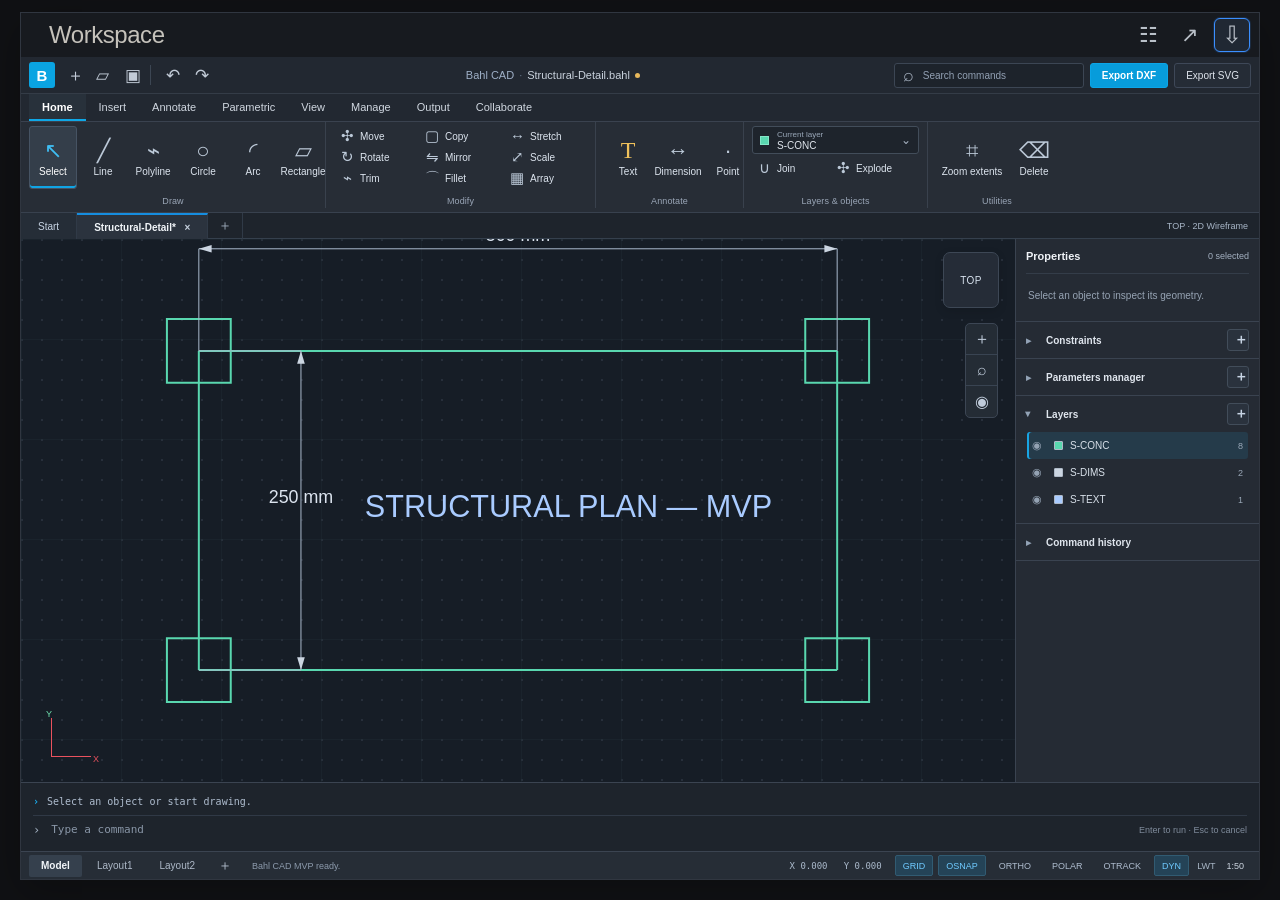
==== commit 4bcb4166: "Add selection mode to the Home ribbon" ====
--- a/index.html
+++ b/index.html
@@ -51,6 +51,7 @@
       <div class="ribbon-page active" data-ribbon-page="home">
         <div class="ribbon-group draw-tools">
           <div class="ribbon-group-body">
+            <button class="tool ribbon-tool active" data-tool="select" title="Select (Esc / V)"><span class="tool-glyph">↖</span><span>Select</span></button>
             <button class="tool ribbon-tool" data-tool="line" title="Line (L)"><span class="tool-glyph line-glyph">╱</span><span>Line</span></button>
             <button class="tool ribbon-tool" data-tool="polyline" title="Polyline (PL)"><span class="tool-glyph">⌁</span><span>Polyline</span></button>
             <button class="tool ribbon-tool" data-tool="circle" title="Circle (C)"><span class="tool-glyph">○</span><span>Circle</span></button>
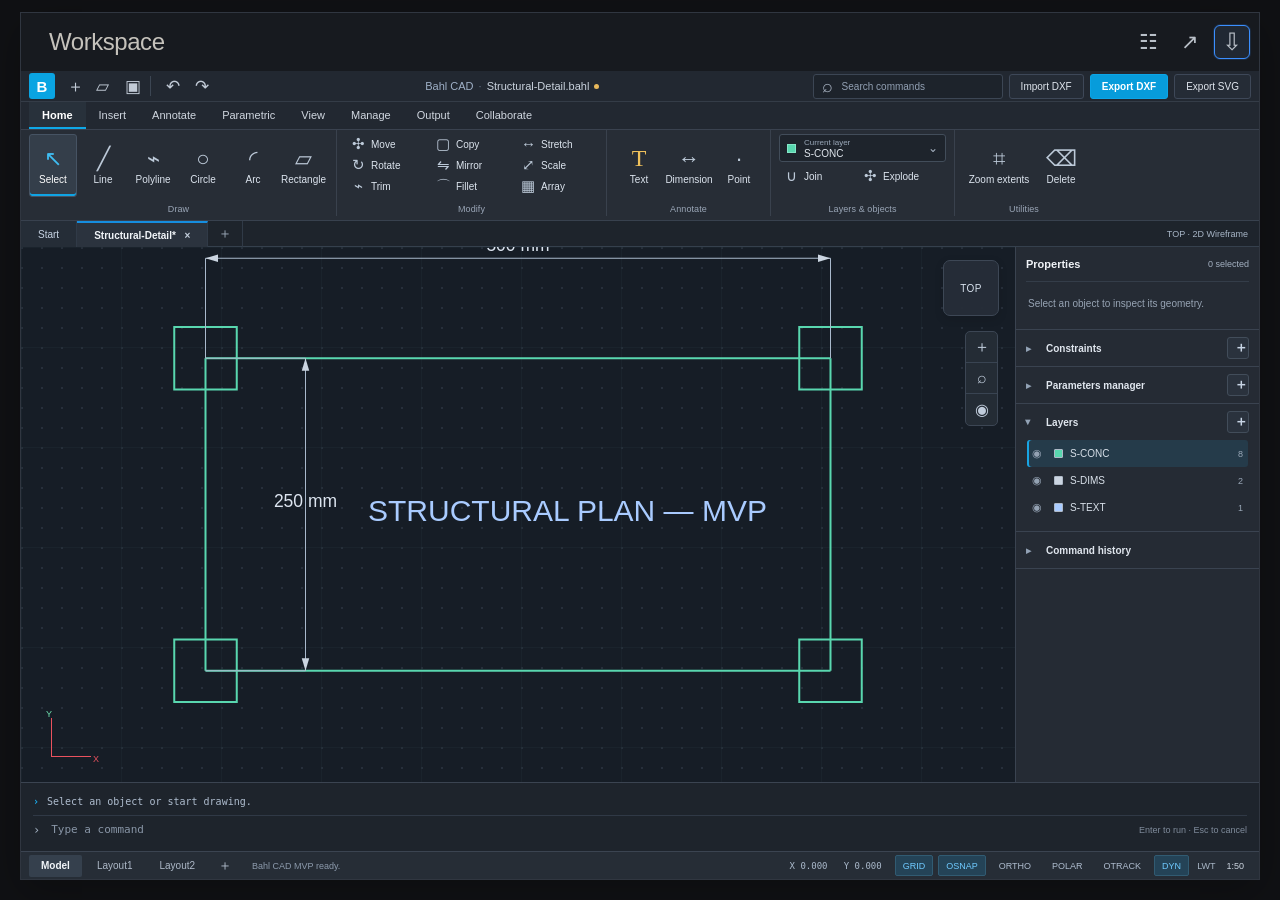
==== commit 862dedb1: "Add Import DXF control to the CAD workspace" ====
--- a/index.html
+++ b/index.html
@@ -31,7 +31,7 @@
       <div class="document-title"><span>Bahl CAD</span><span class="document-divider">·</span><strong>Structural-Detail.bahl</strong><span class="unsaved-dot" title="Local working drawing"></span></div>
       <div class="quickbar-right">
         <label class="command-search"><span class="search-glyph">⌕</span><input id="commandSearch" type="search" autocomplete="off" placeholder="Search commands" aria-label="Search or run a command" /></label>
-        <button class="export-button primary" data-command="dxf">Export DXF</button>
+        <button class="export-button" data-command="importdxf">Import DXF</button><button class="export-button primary" data-command="dxf">Export DXF</button>
         <button class="export-button" data-command="svg">Export SVG</button>
       </div>
     </header>
@@ -265,7 +265,7 @@
     </footer>
   </div>
 
-  <input type="file" id="fileInput" accept="application/json,.bahl,.json" hidden />
+  <input type="file" id="fileInput" accept=".dxf,application/dxf,text/plain,application/json,.bahl,.json" hidden />
   <script src="core.js"></script>
   <script src="app.js"></script>
   <script>
--- a/styles.css
+++ b/styles.css
@@ -9,14 +9,14 @@
 button{color:inherit}
 [hidden]{display:none!important}
 .app-shell{height:calc(100% - 32px);margin:12px 20px 20px;display:flex;flex-direction:column;min-height:0;overflow:hidden;background:var(--shell);border:1px solid #303640;box-shadow:0 12px 40px var(--shadow)}
-.windowbar{height:44px;flex:0 0 44px;display:flex;align-items:center;justify-content:space-between;padding:0 9px 0 28px;background:#171a1f;color:#c5c2bb}
+.windowbar{height:58px;flex:0 0 58px;display:flex;align-items:center;justify-content:space-between;padding:0 9px 0 28px;background:#171a1f;color:#c5c2bb}
 .windowbar-title{font-size:24px;letter-spacing:-.45px;font-weight:400}
 .windowbar-actions{display:flex;align-items:center;gap:6px}
 .window-icon{display:grid;place-items:center;width:36px;height:34px;border:0;border-radius:6px;background:transparent;color:#b9c0c8;font-size:21px}
 button.window-icon{cursor:pointer}
 .window-icon:hover{background:#2d333d}
 .download-icon{font-size:24px;border:1px solid #3b8fff;box-shadow:0 0 0 1px rgba(51,135,255,.16);background:#202833}
-.quickbar{height:37px;flex:0 0 37px;display:flex;align-items:center;gap:14px;padding:0 8px;background:#222831;border-bottom:1px solid #343c47;min-width:0}
+.quickbar{height:31px;flex:0 0 31px;display:flex;align-items:center;gap:14px;padding:0 8px;background:#222831;border-bottom:1px solid #343c47;min-width:0}
 .quickbar-left,.quickbar-right{display:flex;align-items:center;gap:5px;flex:0 0 auto}
 .brand-mark{width:26px;height:26px;border-radius:3px;border:0;background:#0aa4e2;color:#fff;font-weight:800;font-size:15px;display:grid;place-items:center;cursor:pointer}
 .quick-icon{width:24px;height:26px;border:1px solid transparent;border-radius:3px;background:transparent;color:#c2cbd7;font-size:17px;display:grid;place-items:center;cursor:pointer}
@@ -45,9 +45,9 @@
 .ribbon-group{height:86px;position:relative;display:flex;flex-direction:column;justify-content:stretch;border-right:1px solid #39414d;padding:4px 8px 17px;flex:0 0 auto}
 .ribbon-group-label{position:absolute;left:0;right:0;bottom:2px;text-align:center;color:#9aa6b7;font-size:9px;letter-spacing:.1px}
 .ribbon-group-body{height:63px;display:flex;align-items:stretch;gap:2px}
-.draw-tools{width:305px}
+.draw-tools{width:316px}
 .modify-tools{width:270px;padding-left:9px;padding-right:9px}
-.annotate-tools{width:148px}
+.annotate-tools{width:164px}
 .layer-tools{width:184px}
 .utility-tools{width:138px;border-right:0}
 .ribbon-tool{border:1px solid transparent;background:transparent;color:#dce4ee;border-radius:3px;cursor:pointer;display:flex;flex-direction:column;align-items:center;justify-content:center;gap:4px;min-width:48px;min-height:53px;padding:3px 5px;white-space:nowrap;font-size:10px}
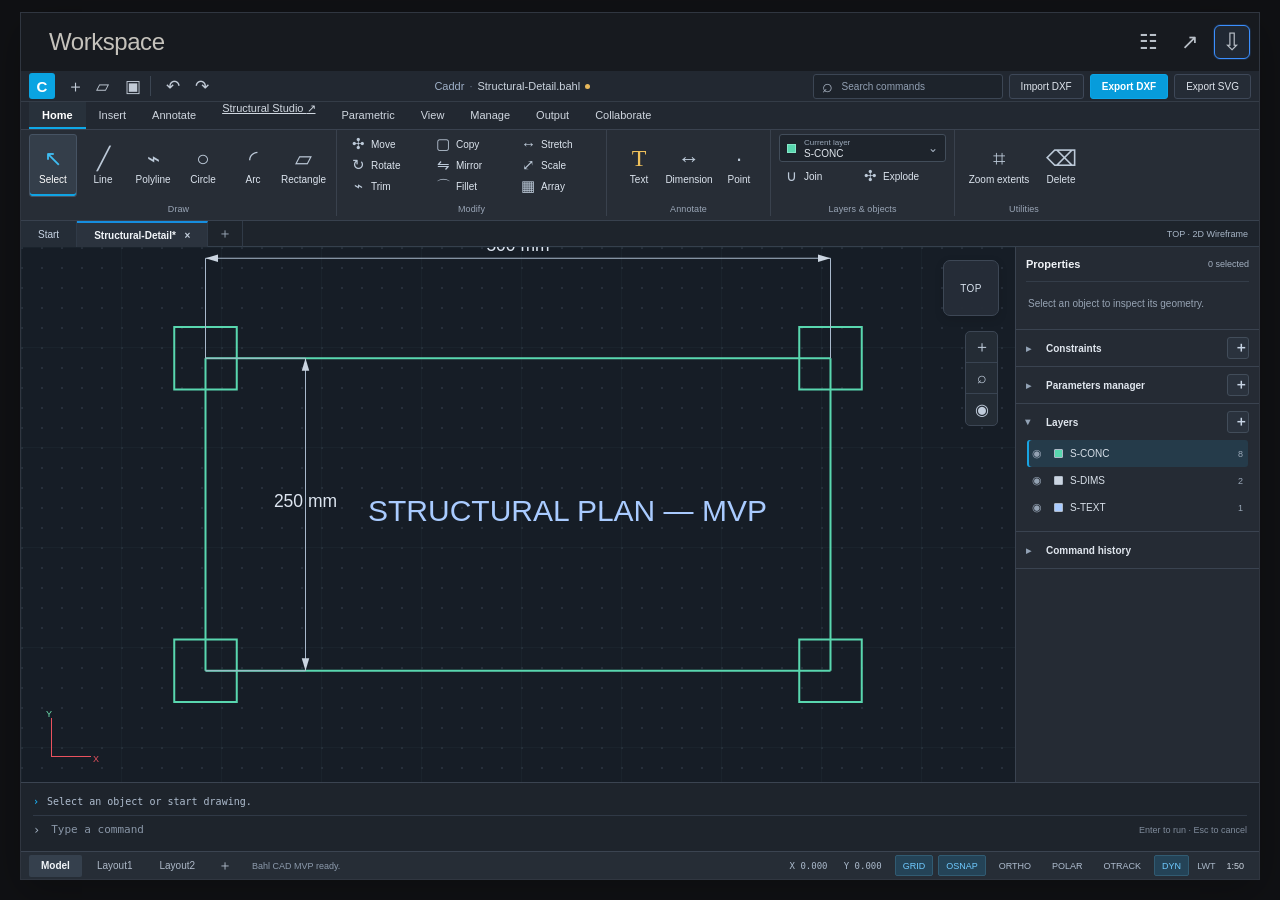
==== commit 7702c28c: "Add Structural Studio entry point and Caddr branding" ====
--- a/index.html
+++ b/index.html
@@ -4,7 +4,7 @@
   <meta charset="UTF-8" />
   <meta name="viewport" content="width=device-width, initial-scale=1.0" />
   <meta name="theme-color" content="#20242a" />
-  <title>Bahl CAD — Drafting Workspace</title>
+  <title>Caddr — Drafting Workspace</title>
   <link rel="stylesheet" href="styles.css" />
 </head>
 <body>
@@ -20,7 +20,7 @@
 
     <header class="quickbar">
       <div class="quickbar-left">
-        <button class="brand-mark" data-command="new" aria-label="Bahl CAD home" title="New drawing">B</button>
+        <button class="brand-mark" data-command="new" aria-label="Caddr home" title="New drawing">C</button>
         <button class="quick-icon" data-command="new" aria-label="New drawing" title="New drawing">＋</button>
         <button class="quick-icon" data-command="open" aria-label="Open drawing" title="Open drawing">▱</button>
         <button class="quick-icon" data-command="save" aria-label="Save drawing" title="Save drawing">▣</button>
@@ -28,7 +28,7 @@
         <button class="quick-icon" data-command="undo" aria-label="Undo" title="Undo (Ctrl+Z)">↶</button>
         <button class="quick-icon" data-command="redo" aria-label="Redo" title="Redo (Ctrl+Y)">↷</button>
       </div>
-      <div class="document-title"><span>Bahl CAD</span><span class="document-divider">·</span><strong>Structural-Detail.bahl</strong><span class="unsaved-dot" title="Local working drawing"></span></div>
+      <div class="document-title"><span>Caddr</span><span class="document-divider">·</span><strong>Structural-Detail.bahl</strong><span class="unsaved-dot" title="Local working drawing"></span></div>
       <div class="quickbar-right">
         <label class="command-search"><span class="search-glyph">⌕</span><input id="commandSearch" type="search" autocomplete="off" placeholder="Search commands" aria-label="Search or run a command" /></label>
         <button class="export-button" data-command="importdxf">Import DXF</button><button class="export-button primary" data-command="dxf">Export DXF</button>
@@ -40,6 +40,7 @@
       <button class="ribbon-tab active" data-ribbon-target="home">Home</button>
       <button class="ribbon-tab" data-ribbon-target="insert">Insert</button>
       <button class="ribbon-tab" data-ribbon-target="annotate">Annotate</button>
+      <a class="ribbon-tab structural-tab-link" href="structural.html" title="Open Caddr Structural Studio">Structural Studio <span>↗</span></a>
       <button class="ribbon-tab" data-ribbon-target="parametric">Parametric</button>
       <button class="ribbon-tab" data-ribbon-target="view">View</button>
       <button class="ribbon-tab" data-ribbon-target="manage">Manage</button>
@@ -201,7 +202,7 @@
     <div class="work-area">
       <main class="canvas-area">
         <div class="canvas-wrap" id="canvasWrap">
-          <svg id="cadCanvas" xmlns="http://www.w3.org/2000/svg" aria-label="Bahl CAD drawing canvas">
+          <svg id="cadCanvas" xmlns="http://www.w3.org/2000/svg" aria-label="Caddr drawing canvas">
             <defs>
               <pattern id="gridMinor" width="20" height="20" patternUnits="userSpaceOnUse"><circle cx="1" cy="1" r="1" fill="#2b3541" /></pattern>
               <pattern id="gridMajor" width="100" height="100" patternUnits="userSpaceOnUse"><rect width="100" height="100" fill="url(#gridMinor)"/><path d="M 100 0 L 0 0 0 100" fill="none" stroke="#222c37" stroke-width="0.7" /></pattern>
@@ -218,6 +219,15 @@
           <div class="viewport-tools"><button id="viewportZoomIn" title="Zoom in" type="button">＋</button><button id="viewportFit" title="Zoom extents" type="button">⌕</button><button id="viewportVisibility" title="Toggle grid" type="button">◉</button></div>
           <div class="axis-widget"><span class="axis-y">Y</span><span class="axis-x">X</span><i></i><b></b></div>
           <div class="canvas-selection-frame" aria-hidden="true"><i></i><i></i><i></i><i></i></div>
+          <div class="text-editor-panel" id="textEditor" role="dialog" aria-modal="true" aria-labelledby="textEditorTitle" hidden>
+            <div class="text-editor-head"><strong id="textEditorTitle">Text</strong><button type="button" id="textEditorClose" aria-label="Close text editor">×</button></div>
+            <label for="textEditorValue">Contents</label>
+            <input id="textEditorValue" type="text" maxlength="500" value="BEAM B1" autocomplete="off" />
+            <label for="textEditorSize">Text height (drawing units)</label>
+            <input id="textEditorSize" type="number" min="0.1" max="1000000" step="any" value="20" />
+            <div class="text-editor-actions"><button type="button" id="textEditorCancel">Cancel</button><button type="button" id="textEditorPlace" class="primary">Place text</button></div>
+            <p>Enter to place · Esc to cancel</p>
+          </div>
         </div>
       </main>
 
--- a/styles.css
+++ b/styles.css
@@ -209,3 +209,17 @@
   .drawing-tab{height:23px}
   .command-dock{height:60px;flex-basis:60px}
 }
+
+/* In-app CAD text editor (avoids browser-native prompt dialogs) */
+.text-editor-panel{position:absolute;z-index:12;width:min(300px,calc(100% - 24px));padding:13px;background:#252c35;border:1px solid #536173;border-radius:5px;box-shadow:0 12px 30px rgba(0,0,0,.42);color:#e8edf4}
+.text-editor-head{display:flex;align-items:center;justify-content:space-between;margin:-1px -1px 12px;padding-bottom:9px;border-bottom:1px solid #394452;font-size:12px}
+.text-editor-head button{width:24px;height:24px;border:1px solid transparent;border-radius:3px;background:transparent;color:#b9c5d3;font-size:18px;cursor:pointer}
+.text-editor-head button:hover{background:#394351;color:#fff}
+.text-editor-panel label{display:block;margin:9px 0 5px;font-size:10px;color:#aeb9c8}
+.text-editor-panel input{width:100%;height:30px;border:1px solid #485568;border-radius:3px;background:#171d25;color:#f0f5fa;padding:0 8px;outline:none}
+.text-editor-panel input:focus{border-color:#218ed7;box-shadow:0 0 0 1px #218ed7}
+.text-editor-actions{display:flex;justify-content:flex-end;gap:7px;margin-top:13px}
+.text-editor-actions button{border:1px solid #4b5868;border-radius:3px;background:#303945;color:#dce5ef;padding:6px 11px;cursor:pointer}
+.text-editor-actions button:hover{filter:brightness(1.12)}
+.text-editor-actions button.primary{background:#078fc8;border-color:#14a7e6;color:#fff;font-weight:600}
+.text-editor-panel p{margin:10px 0 0;color:#8998aa;font-size:9px}
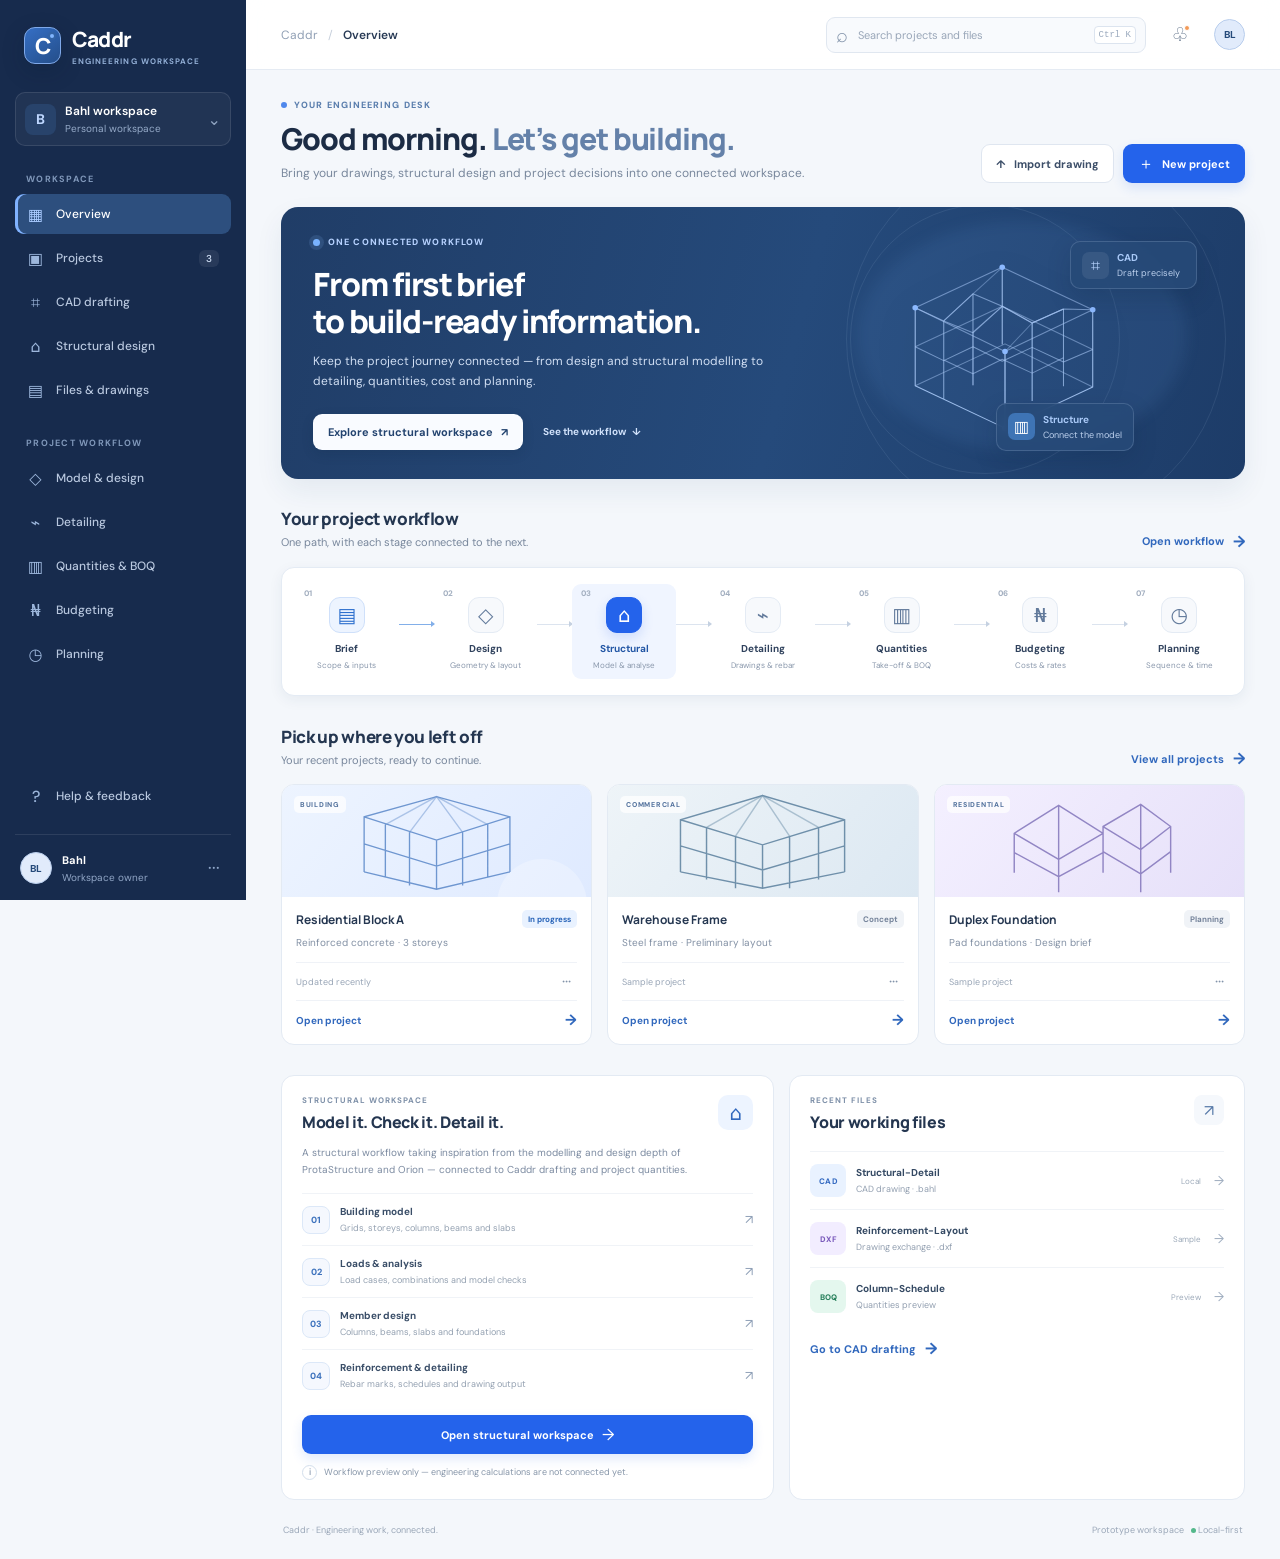
==== commit b8b1956b: "Make the Caddr engineering dashboard the workspace entry point" ====
--- a/index.html
+++ b/index.html
@@ -2,334 +2,157 @@
 <html lang="en">
 <head>
   <meta charset="UTF-8" />
-  <meta name="viewport" content="width=device-width, initial-scale=1.0" />
-  <meta name="theme-color" content="#20242a" />
-  <title>Caddr — Drafting Workspace</title>
-  <link rel="stylesheet" href="styles.css" />
+  <meta name="viewport" content="width=device-width, initial-scale=1" />
+  <meta name="theme-color" content="#172B4D" />
+  <meta name="description" content="Caddr — one connected workspace for engineering design, structural workflows, detailing and project quantities." />
+  <title>Caddr — Engineering Workspace</title>
+  <link rel="stylesheet" href="dashboard.css" />
+  <script src="dashboard.js" defer></script>
 </head>
 <body>
   <div class="app-shell">
-    <header class="windowbar">
-      <div class="windowbar-title">Workspace</div>
-      <div class="windowbar-actions" aria-label="Workspace controls">
-        <span class="window-icon" title="Workspace settings">☷</span>
-        <span class="window-icon" title="Maximize workspace">↗</span>
-        <button class="window-icon download-icon" data-command="save" aria-label="Save drawing" title="Save drawing">⇩</button>
+    <aside class="sidebar" aria-label="Main navigation">
+      <a class="brand" href="index.html" aria-label="Caddr overview">
+        <span class="brand-mark">C<span></span></span>
+        <span class="brand-copy"><strong>Caddr</strong><small>ENGINEERING WORKSPACE</small></span>
+      </a>
+      <button class="workspace-switch" type="button" id="workspaceSwitch">
+        <span class="workspace-avatar">B</span><span class="workspace-name"><strong>Bahl workspace</strong><small>Personal workspace</small></span><span class="switch-chevron">⌄</span>
+      </button>
+      <div class="nav-label">WORKSPACE</div>
+      <nav class="nav-group">
+        <a class="nav-link active" href="index.html"><span class="nav-icon">▦</span>Overview</a>
+        <a class="nav-link" href="#projects"><span class="nav-icon">▣</span>Projects<span class="nav-count" id="projectNavCount">3</span></a>
+        <a class="nav-link" href="cad.html"><span class="nav-icon">⌗</span>CAD drafting</a>
+        <a class="nav-link" href="structural.html"><span class="nav-icon">⌂</span>Structural design</a>
+        <a class="nav-link" href="#files"><span class="nav-icon">▤</span>Files & drawings</a>
+      </nav>
+      <div class="nav-label nav-label-spaced">PROJECT WORKFLOW</div>
+      <nav class="nav-group">
+        <a class="nav-link" href="structural.html#model"><span class="nav-icon">◇</span>Model & design</a>
+        <a class="nav-link" href="structural.html#detailing"><span class="nav-icon">⌁</span>Detailing</a>
+        <a class="nav-link" href="structural.html#quantities"><span class="nav-icon">▥</span>Quantities & BOQ</a>
+        <a class="nav-link" href="structural.html#budgeting"><span class="nav-icon">₦</span>Budgeting</a>
+        <a class="nav-link" href="structural.html#planning"><span class="nav-icon">◷</span>Planning</a>
+      </nav>
+      <div class="sidebar-bottom">
+        <a class="nav-link" href="#help"><span class="nav-icon">?</span>Help & feedback</a>
+        <div class="profile-mini"><div class="profile-avatar">BL</div><div><strong>Bahl</strong><small>Workspace owner</small></div><button type="button" class="more-button" id="profileMore" aria-label="Profile options">···</button></div>
       </div>
-    </header>
+    </aside>
 
-    <header class="quickbar">
-      <div class="quickbar-left">
-        <button class="brand-mark" data-command="new" aria-label="Caddr home" title="New drawing">C</button>
-        <button class="quick-icon" data-command="new" aria-label="New drawing" title="New drawing">＋</button>
-        <button class="quick-icon" data-command="open" aria-label="Open drawing" title="Open drawing">▱</button>
-        <button class="quick-icon" data-command="save" aria-label="Save drawing" title="Save drawing">▣</button>
-        <span class="quick-separator"></span>
-        <button class="quick-icon" data-command="undo" aria-label="Undo" title="Undo (Ctrl+Z)">↶</button>
-        <button class="quick-icon" data-command="redo" aria-label="Redo" title="Redo (Ctrl+Y)">↷</button>
+    <main class="main-area">
+      <header class="topbar">
+        <div class="breadcrumbs"><span>Caddr</span><span class="crumb-slash">/</span><strong>Overview</strong></div>
+        <div class="topbar-actions">
+          <label class="global-search"><span aria-hidden="true">⌕</span><input id="globalSearch" type="search" placeholder="Search projects and files" aria-label="Search projects and files" /><kbd>Ctrl K</kbd></label>
+          <button class="icon-button" id="notificationsButton" type="button" aria-label="Notifications" title="Notifications">♧<i></i></button>
+          <div class="top-avatar" aria-label="Bahl profile">BL</div>
+        </div>
+      </header>
+
+      <div class="page-content">
+        <section class="welcome-row">
+          <div><div class="eyebrow"><span class="eyebrow-dot"></span> YOUR ENGINEERING DESK</div><h1>Good morning. <span>Let’s get building.</span></h1><p>Bring your drawings, structural design and project decisions into one connected workspace.</p></div>
+          <div class="welcome-actions"><button class="button button-secondary" id="importDrawingButton" type="button"><span>↑</span> Import drawing</button><button class="button button-primary" id="newProjectButton" type="button"><span>＋</span> New project</button><input id="drawingUpload" type="file" accept=".dxf,.bahl,.json,.dwg" hidden /></div>
+        </section>
+
+        <section class="hero-card">
+          <div class="hero-copy">
+            <div class="hero-label"><span class="pulse-dot"></span> ONE CONNECTED WORKFLOW</div>
+            <h2>From first brief<br />to build-ready information.</h2>
+            <p>Keep the project journey connected — from design and structural modelling to detailing, quantities, cost and planning.</p>
+            <div class="hero-actions"><a class="button button-light" href="structural.html">Explore structural workspace <span>↗</span></a><a class="hero-text-link" href="#workflow">See the workflow <span>↓</span></a></div>
+          </div>
+          <div class="hero-visual" aria-label="Abstract connected structural frame illustration">
+            <div class="visual-glow"></div>
+            <svg viewBox="0 0 360 260" role="img" aria-label="Isometric structural frame line illustration">
+              <g fill="none" stroke="currentColor" stroke-width="1.5" stroke-linejoin="round">
+                <path d="M52 80 177 22 307 83 181 143Z" opacity=".55"/>
+                <path d="M52 80v112l129 61V143M307 83v111l-126 59M177 22v111" opacity=".9"/>
+                <path d="M52 136 177 78 307 140M52 192l129-60 126 62" opacity=".48"/>
+                <path d="M93 99v112M135 60v131M220 102v112M265 82v111" opacity=".7"/>
+                <path d="m52 80 41 19 42-39 42 18 43 24 45-20 42 1M52 136l41 20 42-20 42 21 43-20 45 21 42-18" opacity=".6"/>
+                <path d="m93 99 42 17 42-38 43 24 45-20M93 155l42 20 42-21 43 20 45-22" opacity=".55"/>
+                <path d="M177 22 135 60 93 99M177 78l-42 37v77M220 102l-39 41v110M265 82l-45 20v112" opacity=".4"/>
+              </g>
+              <g fill="#8CB9FF"><circle cx="52" cy="80" r="4"/><circle cx="177" cy="22" r="4"/><circle cx="307" cy="83" r="4"/><circle cx="181" cy="143" r="4"/><circle cx="181" cy="253" r="4"/></g>
+            </svg>
+            <div class="visual-chip chip-top"><span class="chip-icon">⌗</span><span><strong>CAD</strong><small>Draft precisely</small></span></div>
+            <div class="visual-chip chip-bottom"><span class="chip-icon chip-blue">▥</span><span><strong>Structure</strong><small>Connect the model</small></span></div>
+          </div>
+          <div class="hero-orbit orbit-one"></div><div class="hero-orbit orbit-two"></div>
+        </section>
+
+        <section class="section-block" id="workflow">
+          <div class="section-heading"><div><h2>Your project workflow</h2><p>One path, with each stage connected to the next.</p></div><a class="plain-link" href="structural.html">Open workflow <span>→</span></a></div>
+          <div class="workflow-track" role="list" aria-label="Project workflow stages">
+            <a class="workflow-step complete" href="#projects" role="listitem"><span class="workflow-number">01</span><span class="workflow-symbol">▤</span><strong>Brief</strong><small>Scope & inputs</small></a><span class="workflow-connector done"></span>
+            <a class="workflow-step" href="structural.html#model" role="listitem"><span class="workflow-number">02</span><span class="workflow-symbol">◇</span><strong>Design</strong><small>Geometry & layout</small></a><span class="workflow-connector"></span>
+            <a class="workflow-step featured-step" href="structural.html" role="listitem"><span class="workflow-number">03</span><span class="workflow-symbol">⌂</span><strong>Structural</strong><small>Model & analyse</small></a><span class="workflow-connector"></span>
+            <a class="workflow-step" href="structural.html#detailing" role="listitem"><span class="workflow-number">04</span><span class="workflow-symbol">⌁</span><strong>Detailing</strong><small>Drawings & rebar</small></a><span class="workflow-connector"></span>
+            <a class="workflow-step" href="structural.html#quantities" role="listitem"><span class="workflow-number">05</span><span class="workflow-symbol">▥</span><strong>Quantities</strong><small>Take-off & BOQ</small></a><span class="workflow-connector"></span>
+            <a class="workflow-step" href="structural.html#budgeting" role="listitem"><span class="workflow-number">06</span><span class="workflow-symbol">₦</span><strong>Budgeting</strong><small>Costs & rates</small></a><span class="workflow-connector"></span>
+            <a class="workflow-step" href="structural.html#planning" role="listitem"><span class="workflow-number">07</span><span class="workflow-symbol">◷</span><strong>Planning</strong><small>Sequence & time</small></a>
+          </div>
+        </section>
+
+        <section class="section-block" id="projects">
+          <div class="section-heading"><div><h2>Pick up where you left off</h2><p>Your recent projects, ready to continue.</p></div><button class="plain-link plain-button" id="viewAllProjects" type="button">View all projects <span>→</span></button></div>
+          <div class="project-grid" id="projectGrid">
+            <article class="project-card searchable" data-search="residential block a building structural model">
+              <div class="project-preview preview-residential"><span class="preview-tag">BUILDING</span><svg viewBox="0 0 220 116" aria-hidden="true"><g fill="none" stroke="currentColor" stroke-width="1.4"><path d="M35 90V33l75-21 76 21v57M35 33l75 24 76-24M110 57v51M57 41v54M82 49v55M137 49v55M163 41v54M35 61l75 23 76-23M35 90l75 18 76-18"/><path d="M57 41 110 12 163 41M82 49l28-37 27 37" opacity=".5"/></g></svg><span class="preview-orb"></span></div>
+              <div class="project-card-body"><div class="project-title-row"><h3>Residential Block A</h3><span class="status status-blue">In progress</span></div><p>Reinforced concrete · 3 storeys</p><div class="project-meta"><span>Updated recently</span><button class="card-more" type="button" aria-label="More options for Residential Block A">···</button></div><a class="card-open" href="structural.html">Open project <span>→</span></a></div>
+            </article>
+            <article class="project-card searchable" data-search="commercial warehouse frame building structural">
+              <div class="project-preview preview-warehouse"><span class="preview-tag">COMMERCIAL</span><svg viewBox="0 0 220 116" aria-hidden="true"><g fill="none" stroke="currentColor" stroke-width="1.5"><path d="M25 90V36l85-25 85 25v54M25 36l85 26 85-26M110 62v45M52 44v54M82 53v54M138 53v54M168 44v54M25 63l85 25 85-25M25 90l85 17 85-17"/><path d="M52 44l58-33 58 33M82 53l28-42 28 42" opacity=".5"/></g></svg></div>
+              <div class="project-card-body"><div class="project-title-row"><h3>Warehouse Frame</h3><span class="status status-neutral">Concept</span></div><p>Steel frame · Preliminary layout</p><div class="project-meta"><span>Sample project</span><button class="card-more" type="button" aria-label="More options for Warehouse Frame">···</button></div><a class="card-open" href="structural.html">Open project <span>→</span></a></div>
+            </article>
+            <article class="project-card searchable" data-search="duplex foundation design building">
+              <div class="project-preview preview-duplex"><span class="preview-tag">RESIDENTIAL</span><svg viewBox="0 0 220 116" aria-hidden="true"><g fill="none" stroke="currentColor" stroke-width="1.5"><path d="M32 91V50l46-29 46 29v41M78 21v90M32 50l46 27 46-27M124 91V43l39-23 31 23v48M163 20v91M124 43l39 24 31-24M32 70l46 25 46-25M124 69l39 23 31-23"/></g></svg></div>
+              <div class="project-card-body"><div class="project-title-row"><h3>Duplex Foundation</h3><span class="status status-neutral">Planning</span></div><p>Pad foundations · Design brief</p><div class="project-meta"><span>Sample project</span><button class="card-more" type="button" aria-label="More options for Duplex Foundation">···</button></div><a class="card-open" href="structural.html">Open project <span>→</span></a></div>
+            </article>
+          </div>
+          <div class="empty-state" id="projectEmpty" hidden><strong>No matching projects</strong><span>Try another search or create a new project.</span></div>
+        </section>
+
+        <section class="lower-grid">
+          <div class="panel-card structural-card" id="structural">
+            <div class="panel-heading"><div><span class="panel-kicker">STRUCTURAL WORKSPACE</span><h2>Model it. Check it. Detail it.</h2></div><span class="panel-icon">⌂</span></div>
+            <p class="panel-description">A structural workflow taking inspiration from the modelling and design depth of ProtaStructure and Orion — connected to Caddr drafting and project quantities.</p>
+            <div class="capability-list">
+              <a href="structural.html#model"><span class="capability-icon">01</span><span><strong>Building model</strong><small>Grids, storeys, columns, beams and slabs</small></span><span class="capability-arrow">↗</span></a>
+              <a href="structural.html#analysis"><span class="capability-icon">02</span><span><strong>Loads & analysis</strong><small>Load cases, combinations and model checks</small></span><span class="capability-arrow">↗</span></a>
+              <a href="structural.html#design"><span class="capability-icon">03</span><span><strong>Member design</strong><small>Columns, beams, slabs and foundations</small></span><span class="capability-arrow">↗</span></a>
+              <a href="structural.html#detailing"><span class="capability-icon">04</span><span><strong>Reinforcement & detailing</strong><small>Rebar marks, schedules and drawing output</small></span><span class="capability-arrow">↗</span></a>
+            </div>
+            <a class="button button-primary full-button" href="structural.html">Open structural workspace <span>→</span></a>
+            <div class="honesty-note"><span>i</span> Workflow preview only — engineering calculations are not connected yet.</div>
+          </div>
+
+          <div class="panel-card files-card" id="files">
+            <div class="panel-heading"><div><span class="panel-kicker">RECENT FILES</span><h2>Your working files</h2></div><a class="icon-link" href="cad.html" title="Open CAD drafting">↗</a></div>
+            <div class="file-list">
+              <a class="file-row searchable" data-search="structural detail bahl cad drawing" href="cad.html"><span class="file-icon file-cad">CAD</span><span class="file-info"><strong>Structural-Detail</strong><small>CAD drawing · .bahl</small></span><span class="file-date">Local</span><span class="file-arrow">→</span></a>
+              <a class="file-row searchable" data-search="reinforcement layout dxf drawing" href="cad.html"><span class="file-icon file-dxf">DXF</span><span class="file-info"><strong>Reinforcement-Layout</strong><small>Drawing exchange · .dxf</small></span><span class="file-date">Sample</span><span class="file-arrow">→</span></a>
+              <a class="file-row searchable" data-search="column schedule quantities csv" href="structural.html#quantities"><span class="file-icon file-csv">BOQ</span><span class="file-info"><strong>Column-Schedule</strong><small>Quantities preview</small></span><span class="file-date">Preview</span><span class="file-arrow">→</span></a>
+            </div>
+            <a class="plain-link files-foot-link" href="cad.html">Go to CAD drafting <span>→</span></a>
+          </div>
+        </section>
+        <footer class="page-footer"><span>Caddr · Engineering work, connected.</span><span>Prototype workspace <i class="footer-dot"></i> Local-first</span></footer>
       </div>
-      <div class="document-title"><span>Caddr</span><span class="document-divider">·</span><strong>Structural-Detail.bahl</strong><span class="unsaved-dot" title="Local working drawing"></span></div>
-      <div class="quickbar-right">
-        <label class="command-search"><span class="search-glyph">⌕</span><input id="commandSearch" type="search" autocomplete="off" placeholder="Search commands" aria-label="Search or run a command" /></label>
-        <button class="export-button" data-command="importdxf">Import DXF</button><button class="export-button primary" data-command="dxf">Export DXF</button>
-        <button class="export-button" data-command="svg">Export SVG</button>
-      </div>
-    </header>
-
-    <nav class="ribbon-tabs" aria-label="CAD ribbon tabs">
-      <button class="ribbon-tab active" data-ribbon-target="home">Home</button>
-      <button class="ribbon-tab" data-ribbon-target="insert">Insert</button>
-      <button class="ribbon-tab" data-ribbon-target="annotate">Annotate</button>
-      <a class="ribbon-tab structural-tab-link" href="structural.html" title="Open Caddr Structural Studio">Structural Studio <span>↗</span></a>
-      <button class="ribbon-tab" data-ribbon-target="parametric">Parametric</button>
-      <button class="ribbon-tab" data-ribbon-target="view">View</button>
-      <button class="ribbon-tab" data-ribbon-target="manage">Manage</button>
-      <button class="ribbon-tab" data-ribbon-target="output">Output</button>
-      <button class="ribbon-tab" data-ribbon-target="collaborate">Collaborate</button>
-    </nav>
-
-    <section class="ribbon" aria-label="Drawing tools">
-      <div class="ribbon-page active" data-ribbon-page="home">
-        <div class="ribbon-group draw-tools">
-          <div class="ribbon-group-body">
-            <button class="tool ribbon-tool active" data-tool="select" title="Select (Esc / V)"><span class="tool-glyph">↖</span><span>Select</span></button>
-            <button class="tool ribbon-tool" data-tool="line" title="Line (L)"><span class="tool-glyph line-glyph">╱</span><span>Line</span></button>
-            <button class="tool ribbon-tool" data-tool="polyline" title="Polyline (PL)"><span class="tool-glyph">⌁</span><span>Polyline</span></button>
-            <button class="tool ribbon-tool" data-tool="circle" title="Circle (C)"><span class="tool-glyph">○</span><span>Circle</span></button>
-            <button class="tool ribbon-tool" data-tool="arc" title="Arc (ARC)"><span class="tool-glyph">◜</span><span>Arc</span></button>
-            <button class="tool ribbon-tool" data-tool="rect" title="Rectangle (REC)"><span class="tool-glyph">▱</span><span>Rectangle</span></button>
-          </div>
-          <div class="ribbon-group-label">Draw</div>
-        </div>
-        <div class="ribbon-group modify-tools">
-          <div class="ribbon-group-body compact-tools">
-            <button class="tool ribbon-tool compact" data-command="move"><span class="tool-glyph">✣</span><span>Move</span></button>
-            <button class="tool ribbon-tool compact" data-command="copy"><span class="tool-glyph">▢</span><span>Copy</span></button>
-            <button class="tool ribbon-tool compact" data-command="stretch"><span class="tool-glyph">↔</span><span>Stretch</span></button>
-            <button class="tool ribbon-tool compact" data-command="rotate"><span class="tool-glyph">↻</span><span>Rotate</span></button>
-            <button class="tool ribbon-tool compact" data-command="mirror"><span class="tool-glyph">⇋</span><span>Mirror</span></button>
-            <button class="tool ribbon-tool compact" data-command="scale"><span class="tool-glyph">⤢</span><span>Scale</span></button>
-            <button class="tool ribbon-tool compact" data-command="trim"><span class="tool-glyph">⌁</span><span>Trim</span></button>
-            <button class="tool ribbon-tool compact" data-command="fillet"><span class="tool-glyph">⌒</span><span>Fillet</span></button>
-            <button class="tool ribbon-tool compact" data-command="arrayrect"><span class="tool-glyph">▦</span><span>Array</span></button>
-          </div>
-          <div class="ribbon-group-label">Modify</div>
-        </div>
-        <div class="ribbon-group annotate-tools">
-          <div class="ribbon-group-body">
-            <button class="tool ribbon-tool" data-tool="text"><span class="tool-glyph text-glyph">T</span><span>Text</span></button>
-            <button class="tool ribbon-tool" data-tool="dimension"><span class="tool-glyph">↔</span><span>Dimension</span></button>
-            <button class="tool ribbon-tool" data-tool="point"><span class="tool-glyph">·</span><span>Point</span></button>
-          </div>
-          <div class="ribbon-group-label">Annotate</div>
-        </div>
-        <div class="ribbon-group layer-tools">
-          <div class="ribbon-group-body layer-ribbon-body">
-            <button class="layer-choice" type="button" id="activeLayerDisplay" title="Change active layer from the Layers panel"><span class="layer-swatch-preview"></span><span><small>Current layer</small><strong>S-CONC</strong></span><span class="layer-chevron">⌄</span></button>
-            <div class="layer-quick-actions"><button class="tool ribbon-tool compact" data-command="join"><span class="tool-glyph">∪</span><span>Join</span></button><button class="tool ribbon-tool compact" data-command="explode"><span class="tool-glyph">✣</span><span>Explode</span></button></div>
-          </div>
-          <div class="ribbon-group-label">Layers &amp; objects</div>
-        </div>
-        <div class="ribbon-group utility-tools">
-          <div class="ribbon-group-body">
-            <button class="tool ribbon-tool" id="fitView" title="Zoom to extents"><span class="tool-glyph">⌗</span><span>Zoom extents</span></button>
-            <button class="tool ribbon-tool" data-command="delete"><span class="tool-glyph">⌫</span><span>Delete</span></button>
-          </div>
-          <div class="ribbon-group-label">Utilities</div>
-        </div>
-      </div>
-
-      <div class="ribbon-page" data-ribbon-page="insert" hidden>
-        <div class="ribbon-group">
-          <div class="ribbon-group-body ribbon-wide">
-            <button class="tool ribbon-tool" data-tool="rect"><span class="tool-glyph">▱</span><span>Rectangle</span></button>
-            <button class="tool ribbon-tool" data-tool="ellipse"><span class="tool-glyph">⬭</span><span>Ellipse</span></button>
-            <button class="tool ribbon-tool" data-tool="polygon"><span class="tool-glyph">⬡</span><span>Polygon</span></button>
-            <button class="tool ribbon-tool" data-tool="spline"><span class="tool-glyph">〰</span><span>Spline</span></button>
-            <button class="tool ribbon-tool" data-tool="hatch"><span class="tool-glyph">▧</span><span>Hatch</span></button>
-            <button class="tool ribbon-tool" data-tool="gradient"><span class="tool-glyph">◩</span><span>Gradient</span></button>
-            <button class="tool ribbon-tool" data-tool="revcloud"><span class="tool-glyph">☁</span><span>Revision cloud</span></button>
-          </div>
-          <div class="ribbon-group-label">Geometry &amp; fills</div>
-        </div>
-        <div class="ribbon-group">
-          <div class="ribbon-group-body ribbon-wide">
-            <button class="tool ribbon-tool" data-command="arrayrect"><span class="tool-glyph">▦</span><span>Rectangular array</span></button>
-            <button class="tool ribbon-tool" data-command="arraypolar"><span class="tool-glyph">⟳</span><span>Polar array</span></button>
-            <button class="tool ribbon-tool" data-command="arraypath"><span class="tool-glyph">⤳</span><span>Path array</span></button>
-          </div>
-          <div class="ribbon-group-label">Repeat objects</div>
-        </div>
-      </div>
-
-      <div class="ribbon-page" data-ribbon-page="annotate" hidden>
-        <div class="ribbon-group">
-          <div class="ribbon-group-body ribbon-wide">
-            <button class="tool ribbon-tool" data-tool="text"><span class="tool-glyph text-glyph">T</span><span>Text</span></button>
-            <button class="tool ribbon-tool" data-tool="dimension"><span class="tool-glyph">↔</span><span>Linear dimension</span></button>
-            <button class="tool ribbon-tool" data-tool="point"><span class="tool-glyph">·</span><span>Point</span></button>
-          </div>
-          <div class="ribbon-group-label">Annotations</div>
-        </div>
-      </div>
-
-      <div class="ribbon-page" data-ribbon-page="parametric" hidden>
-        <div class="ribbon-group">
-          <div class="ribbon-group-body ribbon-wide">
-            <button class="tool ribbon-tool" id="ribbonAddConstraint" type="button"><span class="tool-glyph">⊕</span><span>Add constraint</span></button>
-            <button class="tool ribbon-tool" id="ribbonAddParameter" type="button"><span class="tool-glyph">ƒx</span><span>New parameter</span></button>
-          </div>
-          <div class="ribbon-group-label">Constraints &amp; parameters</div>
-        </div>
-        <div class="ribbon-note">Starter constraints currently support horizontal, vertical and line-length rules.</div>
-      </div>
-
-      <div class="ribbon-page" data-ribbon-page="view" hidden>
-        <div class="ribbon-group">
-          <div class="ribbon-group-body ribbon-wide">
-            <button class="tool ribbon-tool" id="ribbonGridToggle"><span class="tool-glyph">▦</span><span>Grid</span></button>
-            <button class="tool ribbon-tool" id="ribbonSnapToggle"><span class="tool-glyph">⌖</span><span>Object snaps</span></button>
-            <button class="tool ribbon-tool" id="ribbonOrthoToggle"><span class="tool-glyph">└</span><span>Ortho</span></button>
-            <button class="tool ribbon-tool" id="ribbonPolarToggle"><span class="tool-glyph">∠</span><span>Polar tracking</span></button>
-            <button class="tool ribbon-tool" id="ribbonTrackingToggle"><span class="tool-glyph">⊹</span><span>Snap tracking</span></button>
-            <button class="tool ribbon-tool" id="ribbonDynamicToggle"><span class="tool-glyph">↔</span><span>Dynamic input</span></button>
-            <button class="tool ribbon-tool" id="ribbonFitView"><span class="tool-glyph">⌗</span><span>Zoom extents</span></button>
-          </div>
-          <div class="ribbon-group-label">Viewport controls</div>
-        </div>
-        <div class="ribbon-note">Wheel to zoom · middle mouse or Space + drag to pan · Esc to cancel.</div>
-      </div>
-
-      <div class="ribbon-page" data-ribbon-page="manage" hidden>
-        <div class="ribbon-group">
-          <div class="ribbon-group-body ribbon-wide">
-            <button class="tool ribbon-tool" data-command="new"><span class="tool-glyph">＋</span><span>New drawing</span></button>
-            <button class="tool ribbon-tool" data-command="open"><span class="tool-glyph">▱</span><span>Open drawing</span></button>
-            <button class="tool ribbon-tool" data-command="save"><span class="tool-glyph">▣</span><span>Save .bahl</span></button>
-            <button class="tool ribbon-tool" data-command="undo"><span class="tool-glyph">↶</span><span>Undo</span></button>
-            <button class="tool ribbon-tool" data-command="redo"><span class="tool-glyph">↷</span><span>Redo</span></button>
-          </div>
-          <div class="ribbon-group-label">Drawing &amp; history</div>
-        </div>
-        <div class="ribbon-note">Use the right-side Layers panel to change the active layer and control visibility.</div>
-      </div>
-
-      <div class="ribbon-page" data-ribbon-page="output" hidden>
-        <div class="ribbon-group">
-          <div class="ribbon-group-body ribbon-wide">
-            <button class="tool ribbon-tool" data-command="save"><span class="tool-glyph">▣</span><span>Save drawing</span></button>
-            <button class="tool ribbon-tool" data-command="dxf"><span class="tool-glyph">⇩</span><span>Export DXF</span></button>
-            <button class="tool ribbon-tool" data-command="svg"><span class="tool-glyph">⇩</span><span>Export SVG</span></button>
-          </div>
-          <div class="ribbon-group-label">Drawing output</div>
-        </div>
-        <div class="ribbon-note">DXF export is currently a basic subset; verify complex drawings in your target CAD software.</div>
-      </div>
-
-      <div class="ribbon-page" data-ribbon-page="collaborate" hidden>
-        <div class="ribbon-note collaboration-note"><strong>Local-first prototype.</strong> Cloud collaboration, live co-editing and shared review are not implemented yet.</div>
-      </div>
-    </section>
-
-    <div class="drawing-tabbar">
-      <button class="drawing-tab active">Start</button>
-      <button class="drawing-tab current">Structural-Detail* <span>×</span></button>
-      <button class="drawing-tab add-tab" data-command="new" title="New drawing">＋</button>
-      <div class="drawing-tab-fill"></div>
-      <span class="drawing-tab-meta">TOP · 2D Wireframe</span>
-    </div>
-
-    <div class="work-area">
-      <main class="canvas-area">
-        <div class="canvas-wrap" id="canvasWrap">
-          <svg id="cadCanvas" xmlns="http://www.w3.org/2000/svg" aria-label="Caddr drawing canvas">
-            <defs>
-              <pattern id="gridMinor" width="20" height="20" patternUnits="userSpaceOnUse"><circle cx="1" cy="1" r="1" fill="#2b3541" /></pattern>
-              <pattern id="gridMajor" width="100" height="100" patternUnits="userSpaceOnUse"><rect width="100" height="100" fill="url(#gridMinor)"/><path d="M 100 0 L 0 0 0 100" fill="none" stroke="#222c37" stroke-width="0.7" /></pattern>
-              <pattern id="hatchPattern" width="8" height="8" patternUnits="userSpaceOnUse" patternTransform="rotate(45)"><path d="M 0 0 L 0 8" stroke="#526174" stroke-width="1" /></pattern>
-              <linearGradient id="gradientFill" x1="0" y1="0" x2="1" y2="1"><stop offset="0" stop-color="#4d9de0" stop-opacity=".45"/><stop offset="1" stop-color="#f4d35e" stop-opacity=".18"/></linearGradient>
-            </defs>
-            <rect id="grid" x="0" y="0" width="100%" height="100%" fill="url(#gridMajor)" />
-            <g id="drawingRoot"></g>
-            <g id="cursorOverlay"></g>
-          </svg>
-          <div class="crosshair" id="crosshair"><i></i><b></b></div>
-          <div class="snap-badge" id="snapBadge">GRID</div>
-          <div class="view-cube"><span>TOP</span></div>
-          <div class="viewport-tools"><button id="viewportZoomIn" title="Zoom in" type="button">＋</button><button id="viewportFit" title="Zoom extents" type="button">⌕</button><button id="viewportVisibility" title="Toggle grid" type="button">◉</button></div>
-          <div class="axis-widget"><span class="axis-y">Y</span><span class="axis-x">X</span><i></i><b></b></div>
-          <div class="canvas-selection-frame" aria-hidden="true"><i></i><i></i><i></i><i></i></div>
-          <div class="text-editor-panel" id="textEditor" role="dialog" aria-modal="true" aria-labelledby="textEditorTitle" hidden>
-            <div class="text-editor-head"><strong id="textEditorTitle">Text</strong><button type="button" id="textEditorClose" aria-label="Close text editor">×</button></div>
-            <label for="textEditorValue">Contents</label>
-            <input id="textEditorValue" type="text" maxlength="500" value="BEAM B1" autocomplete="off" />
-            <label for="textEditorSize">Text height (drawing units)</label>
-            <input id="textEditorSize" type="number" min="0.1" max="1000000" step="any" value="20" />
-            <div class="text-editor-actions"><button type="button" id="textEditorCancel">Cancel</button><button type="button" id="textEditorPlace" class="primary">Place text</button></div>
-            <p>Enter to place · Esc to cancel</p>
-          </div>
-        </div>
-      </main>
-
-      <aside class="rightbar">
-        <section class="panel properties-panel">
-          <div class="panel-head"><h3>Properties</h3><span id="selectionCount">0 selected</span></div>
-          <div id="properties" class="properties-empty">Select an object to inspect its geometry.</div>
-        </section>
-        <details class="panel panel-details">
-          <summary><span>Constraints</span><button id="addConstraint" class="icon-button" type="button" title="Add a constraint to the selected line">＋</button></summary>
-          <div class="panel-content"><div id="constraints"></div></div>
-        </details>
-        <details class="panel panel-details">
-          <summary><span>Parameters manager</span><button id="addParameter" class="icon-button" type="button" title="Add parameter">＋</button></summary>
-          <div class="panel-content"><div id="parameters"></div></div>
-        </details>
-        <details class="panel panel-details" open>
-          <summary><span>Layers</span><button id="addLayer" class="icon-button" type="button" title="Create a layer">＋</button></summary>
-          <div class="panel-content"><div id="layers"></div></div>
-        </details>
-        <details class="panel panel-details">
-          <summary><span>Command history</span></summary>
-          <div class="panel-content"><div id="commandLog" class="command-log"></div></div>
-        </details>
-      </aside>
-    </div>
-
-    <section class="command-dock" aria-label="Command line">
-      <div class="command-history-line"><span class="prompt-mark">›</span><span id="commandHint">Select an object or start drawing.</span></div>
-      <div class="command-entry"><span class="command-entry-label">Command</span><span class="command-caret">›</span><input id="commandInput" autocomplete="off" placeholder="Type a command" aria-label="Type a CAD command" /><span class="command-entry-help">Enter to run · Esc to cancel</span></div>
-    </section>
-
-    <footer class="statusbar">
-      <div class="status-tabs"><button class="status-tab active">Model</button><button class="status-tab">Layout1</button><button class="status-tab">Layout2</button><button class="status-tab add-tab" data-command="new">＋</button></div>
-      <div class="status-message" id="statusMessage">Ready.</div>
-      <div class="status-spacer"></div>
-      <span id="coordReadout" class="coord-readout">X 0.000&nbsp;&nbsp; Y 0.000</span><span id="snapState" hidden>SNAP ON</span>
-      <button class="status-toggle active" id="gridToggle" aria-pressed="true" title="Toggle grid">GRID</button>
-      <button class="status-toggle active" id="snapToggle" aria-pressed="true" title="Toggle object snaps">OSNAP</button>
-      <button class="status-toggle" id="orthoToggle" aria-pressed="false" title="Toggle ortho">ORTHO</button>
-      <button class="status-toggle" id="polarToggle" aria-pressed="false" title="Toggle polar tracking">POLAR</button>
-      <button class="status-toggle" id="trackingToggle" aria-pressed="false" title="Toggle object snap tracking">OTRACK</button>
-      <button class="status-toggle active" id="dynamicToggle" aria-pressed="true" title="Toggle dynamic input">DYN</button>
-      <span class="lineweight-indicator">LWT</span><span class="scale-indicator">1:50</span>
-    </footer>
+    </main>
   </div>
 
-  <input type="file" id="fileInput" accept=".dxf,application/dxf,text/plain,application/json,.bahl,.json" hidden />
-  <script src="core.js"></script>
-  <script src="app.js"></script>
-  <script>
-    (() => {
-      const tabs = [...document.querySelectorAll('[data-ribbon-target]')];
-      const pages = [...document.querySelectorAll('[data-ribbon-page]')];
-      tabs.forEach(tab => tab.addEventListener('click', () => {
-        const name = tab.dataset.ribbonTarget;
-        tabs.forEach(item => item.classList.toggle('active', item === tab));
-        pages.forEach(page => {
-          const active = page.dataset.ribbonPage === name;
-          page.hidden = !active;
-          page.classList.toggle('active', active);
-        });
-      }));
-      const commandSearch = document.getElementById('commandSearch');
-      commandSearch.addEventListener('keydown', event => {
-        if (event.key !== 'Enter' || !commandSearch.value.trim()) return;
-        const input = document.getElementById('commandInput');
-        input.value = commandSearch.value.trim();
-        commandSearch.value = '';
-        input.focus();
-        input.dispatchEvent(new KeyboardEvent('keydown', { key: 'Enter', bubbles: true }));
-      });
-      const route = (sourceId, targetId) => {
-        const source = document.getElementById(sourceId);
-        const target = document.getElementById(targetId);
-        if (source && target) source.addEventListener('click', () => { target.click(); source.classList.toggle('active', target.classList.contains('active')); });
-      };
-      route('ribbonAddConstraint', 'addConstraint');
-      route('ribbonAddParameter', 'addParameter');
-      route('ribbonGridToggle', 'gridToggle');
-      route('ribbonSnapToggle', 'snapToggle');
-      route('ribbonOrthoToggle', 'orthoToggle');
-      route('ribbonPolarToggle', 'polarToggle');
-      route('ribbonTrackingToggle', 'trackingToggle');
-      route('ribbonDynamicToggle', 'dynamicToggle');
-      route('ribbonFitView', 'fitView');
-      
-      route('viewportFit', 'fitView');
-      route('viewportVisibility', 'gridToggle');
-      document.getElementById('viewportZoomIn').addEventListener('click', () => {
-        const svg = document.getElementById('cadCanvas');
-        const event = new WheelEvent('wheel', { deltaY: -160, clientX: svg.getBoundingClientRect().left + svg.getBoundingClientRect().width / 2, clientY: svg.getBoundingClientRect().top + svg.getBoundingClientRect().height / 2, bubbles: true, cancelable: true });
-        svg.dispatchEvent(event);
-      });
-      const layerDisplay = document.getElementById('activeLayerDisplay');
-      layerDisplay.addEventListener('click', () => {
-        const layers = document.getElementById('layers');
-        const panel = layers.closest('details');
-        if (panel) panel.open = true;
-        layers.scrollIntoView({ block: 'nearest', behavior: 'smooth' });
-      });
-    })();
-  </script>
+  <dialog class="modal" id="newProjectDialog" aria-labelledby="newProjectTitle">
+    <form method="dialog" id="newProjectForm">
+      <div class="modal-head"><div><span class="panel-kicker">START SOMETHING NEW</span><h2 id="newProjectTitle">Create a project</h2><p>Set up the project space. You can refine details as the workflow grows.</p></div><button type="button" class="modal-close" id="closeProjectDialog" aria-label="Close">×</button></div>
+      <label class="form-label" for="projectName">Project name</label><input class="form-input" id="projectName" name="projectName" required maxlength="70" placeholder="e.g. Three-bedroom residence" />
+      <label class="form-label" for="projectType">Project type</label><select class="form-input" id="projectType" name="projectType"><option>Building structure</option><option>Residential</option><option>Commercial</option><option>Infrastructure (later phase)</option></select>
+      <div class="modal-actions"><button type="button" class="button button-secondary" id="cancelProjectButton">Cancel</button><button type="submit" class="button button-primary">Create project <span>→</span></button></div>
+    </form>
+  </dialog>
+  <div class="toast" id="toast" role="status" aria-live="polite"></div>
 </body>
-</html>
+</html>
--- a/dashboard.css
+++ b/dashboard.css
@@ -0,0 +1,7 @@
+@import url('https://fonts.googleapis.com/css2?family=DM+Sans:wght@400;500;600;700&family=Manrope:wght@400;500;600;700;800&display=swap');
+:root{--navy:#172b4d;--navy2:#203b63;--blue:#2463eb;--blue2:#4f8cff;--ink:#15243b;--muted:#718096;--line:#e5ebf3;--surface:#fff;--page:#f4f7fb;--softblue:#eaf2ff;--radius:15px;font-family:'DM Sans',Inter,system-ui,-apple-system,BlinkMacSystemFont,'Segoe UI',sans-serif;color:var(--ink);background:var(--page);font-synthesis:none;text-rendering:optimizeLegibility}
+*{box-sizing:border-box}body{margin:0;min-width:320px;background:var(--page);font-size:14px}a{color:inherit;text-decoration:none}button,input,select{font:inherit}button{cursor:pointer}button:focus-visible,a:focus-visible,input:focus-visible,select:focus-visible{outline:3px solid #91b5ff;outline-offset:2px}.app-shell{min-height:100vh}.sidebar{background:var(--navy);color:#d4deed;position:fixed;inset:0 auto 0 0;width:246px;display:flex;flex-direction:column;padding:25px 15px 16px;z-index:10}.brand{display:flex;align-items:center;gap:11px;padding:0 9px 26px;color:white}.brand-mark{height:37px;width:37px;display:grid;place-items:center;border:1px solid #7fa9ea;border-radius:11px;color:white;font:800 22px Manrope,sans-serif;position:relative;background:linear-gradient(145deg,#356fc5,#244e8a);box-shadow:0 7px 22px #071a3438}.brand-mark span{position:absolute;width:8px;height:8px;border-radius:50%;background:#81b6ff;right:4px;top:4px;border:2px solid #3263a5}.brand-copy{display:flex;flex-direction:column;gap:3px}.brand-copy strong{font:800 21px Manrope,sans-serif;letter-spacing:-.8px}.brand-copy small{font-size:8px;letter-spacing:1.05px;color:#93afd6;font-weight:700}.workspace-switch{display:flex;align-items:center;gap:9px;width:100%;padding:10px 9px;border-radius:10px;border:1px solid #ffffff1b;background:#ffffff0b;color:white;text-align:left;margin-bottom:27px}.workspace-avatar{height:31px;width:31px;border-radius:8px;background:#28436b;display:grid;place-items:center;font-weight:700;color:#bed7ff}.workspace-name{display:flex;min-width:0;flex:1;flex-direction:column;gap:3px}.workspace-name strong{font-size:12px;font-weight:600}.workspace-name small{font-size:10px;color:#96abc9}.switch-chevron{font-size:16px;color:#91a5c2}.nav-label{font-size:9px;letter-spacing:1.25px;font-weight:700;color:#8098ba;padding:0 11px 9px}.nav-label-spaced{margin-top:27px}.nav-group{display:grid;gap:4px}.nav-link{display:flex;align-items:center;gap:12px;min-height:40px;padding:0 12px;border-radius:9px;color:#b9c8df;font-size:12px;font-weight:500;transition:background .18s,color .18s}.nav-link:hover{color:#fff;background:#ffffff0d}.nav-link.active{color:#fff;background:#2d4f7e;box-shadow:inset 3px 0 0 #80b2ff}.nav-icon{width:17px;text-align:center;font-size:16px;color:#9db7dc}.nav-link.active .nav-icon{color:#a9cbff}.nav-count{margin-left:auto;font-size:10px;border-radius:6px;padding:2px 7px;background:#ffffff13;color:#d5e4fa}.sidebar-bottom{margin-top:auto}.profile-mini{margin-top:18px;border-top:1px solid #ffffff18;padding:17px 5px 0;display:flex;align-items:center;gap:10px}.profile-avatar,.top-avatar{width:32px;height:32px;border-radius:50%;display:grid;place-items:center;background:#e1ebfb;color:#254a7a;font-size:10px;font-weight:800;border:1px solid #b8cdec}.profile-mini>div:nth-child(2){display:flex;flex-direction:column;gap:4px;flex:1}.profile-mini strong{font-size:11px;color:white}.profile-mini small{font-size:10px;color:#91a6c6}.more-button{border:0;color:#90a8ca;background:transparent;font-size:18px}.main-area{margin-left:246px;min-height:100vh}.topbar{height:70px;background:#ffffffeb;border-bottom:1px solid var(--line);display:flex;align-items:center;justify-content:space-between;padding:0 35px;position:sticky;top:0;z-index:8;backdrop-filter:blur(12px)}.breadcrumbs{display:flex;align-items:center;gap:10px;font-size:12px;color:#91a0b5}.breadcrumbs strong{color:#283a55;font-weight:600}.crumb-slash{color:#c6cfdb}.topbar-actions{display:flex;align-items:center;gap:17px}.global-search{height:36px;width:min(320px,34vw);display:flex;align-items:center;gap:8px;border:1px solid #e0e7f0;border-radius:9px;background:#f8fafd;padding:0 9px;color:#8293aa}.global-search>span{font-size:20px}.global-search input{background:transparent;min-width:0;flex:1;border:0;outline:0;font-size:11px;color:var(--ink)}.global-search input::placeholder{color:#99a6b8}.global-search kbd{font-size:9px;border:1px solid #dce4ef;border-radius:4px;padding:3px 4px;background:white;color:#9aa9bd;white-space:nowrap}.icon-button{border:1px solid transparent;position:relative;width:34px;height:34px;display:grid;place-items:center;border-radius:9px;background:transparent;color:#5d6f87;font-size:19px}.icon-button:hover{background:#f0f4fa;border-color:#e3eaf4}.icon-button i{position:absolute;right:6px;top:6px;width:6px;height:6px;border-radius:50%;background:#f39a58;border:1px solid white}.top-avatar{width:31px;height:31px}.page-content{max-width:1530px;padding:29px 35px 16px;margin:0 auto}.welcome-row{display:flex;align-items:flex-end;justify-content:space-between;gap:22px;margin-bottom:24px}.eyebrow,.panel-kicker{display:flex;align-items:center;gap:7px;color:#5a7ead;font-size:9px;font-weight:800;letter-spacing:1.1px}.eyebrow-dot{width:6px;height:6px;border-radius:50%;background:#4f88ec}.welcome-row h1{font:800 clamp(22px,2.35vw,31px)/1.2 Manrope,sans-serif;letter-spacing:-1.1px;margin:10px 0 7px;color:#1c2c45}.welcome-row h1 span{color:#6481a9}.welcome-row p,.section-heading p{margin:0;color:#78879c;font-size:12px;line-height:1.6}.welcome-actions{display:flex;gap:9px;flex-shrink:0}.button{height:39px;display:inline-flex;justify-content:center;align-items:center;gap:8px;padding:0 14px;border-radius:9px;border:1px solid transparent;font-weight:700;font-size:11px;white-space:nowrap;transition:transform .18s,box-shadow .18s,background .18s}.button:hover{transform:translateY(-1px)}.button-primary{background:var(--blue);color:white;box-shadow:0 5px 12px #2463eb23}.button-primary:hover{background:#1d54cf;box-shadow:0 7px 16px #2463eb35}.button-primary>span{font-size:16px;font-weight:400}.button-secondary{background:white;border-color:#dfe6f0;color:#3c4e68}.button-secondary:hover{background:#f9fbfe}.hero-card{min-height:260px;position:relative;overflow:hidden;isolation:isolate;border-radius:17px;background:linear-gradient(105deg,#203d67 0%,#254a7b 53%,#1d3c68 100%);color:white;display:flex;margin-bottom:29px;box-shadow:0 12px 28px #203d6713}.hero-copy{padding:29px 32px;position:relative;z-index:2;max-width:58%}.hero-label{display:flex;align-items:center;gap:8px;color:#b7d2ff;font-size:9px;font-weight:800;letter-spacing:1.1px}.pulse-dot{height:7px;width:7px;background:#79b3ff;border-radius:50%;box-shadow:0 0 0 4px #8ab9ff23}.hero-copy h2{font:800 clamp(23px,2.5vw,33px)/1.15 Manrope,sans-serif;letter-spacing:-1.15px;margin:18px 0 11px}.hero-copy p{font-size:12px;line-height:1.7;color:#d0def3;max-width:460px;margin:0}.hero-actions{display:flex;align-items:center;gap:20px;margin-top:22px}.button-light{height:36px;background:#f9fbff;color:#23436f;box-shadow:0 4px 12px #0d264129}.button-light:hover{background:white}.hero-text-link{font-size:10px;font-weight:700;color:#d1e2fb}.hero-text-link span{margin-left:4px}.hero-visual{position:absolute;inset:0 0 0 50%;display:flex;align-items:center;justify-content:center;color:#a9c9f7;z-index:0}.hero-visual svg{position:relative;z-index:1;width:min(52%,365px);height:auto;overflow:visible;filter:drop-shadow(0 12px 28px #071b3333)}.visual-glow{position:absolute;width:330px;height:230px;right:12%;top:5%;border-radius:50%;background:#7fb4ff15;filter:blur(7px)}.hero-orbit{position:absolute;border:1px solid #d1e2fb17;border-radius:50%;z-index:-1}.orbit-one{width:380px;height:380px;right:2%;top:-58px}.orbit-two{width:270px;height:270px;right:13%;top:-3px}.visual-chip{position:absolute;z-index:2;display:flex;align-items:center;gap:8px;min-width:127px;padding:9px 11px;border:1px solid #d2e4ff2b;border-radius:10px;background:#274a78d9;box-shadow:0 9px 25px #071b3325;backdrop-filter:blur(6px)}.visual-chip span:last-child{display:flex;flex-direction:column;gap:3px}.visual-chip strong{font-size:10px}.visual-chip small{font-size:9px;color:#bcd0ed}.chip-top{top:34px;right:10%}.chip-bottom{bottom:28px;right:23%}.chip-icon{width:27px;height:27px;display:grid;place-items:center;border-radius:7px;background:#ffffff14;color:#b9d5ff;font-size:16px}.chip-blue{background:#3e74b5;color:white}.section-block{margin-bottom:30px}.section-heading{display:flex;align-items:flex-end;justify-content:space-between;margin-bottom:15px;gap:15px}.section-heading h2,.panel-heading h2{font:800 17px/1.25 Manrope,sans-serif;letter-spacing:-.35px;margin:0 0 5px;color:#243650}.section-heading p{font-size:11px}.plain-link{display:inline-flex;align-items:center;gap:9px;background:none;border:0;color:#3168bd;font-size:11px;font-weight:700;white-space:nowrap}.plain-link span{font-size:16px;transition:transform .18s}.plain-link:hover span{transform:translateX(3px)}.workflow-track{display:flex;align-items:stretch;gap:0;border:1px solid #e4ebf4;background:white;border-radius:13px;padding:16px 13px;box-shadow:0 4px 14px #253f6310;overflow-x:auto}.workflow-step{position:relative;display:flex;flex-direction:column;min-width:96px;flex:1;align-items:center;text-align:center;padding:9px 6px;border-radius:9px;transition:background .18s}.workflow-step:hover{background:#f5f8fd}.workflow-number{font-size:8px;font-weight:800;color:#a3afc0;position:absolute;left:9px;top:4px}.workflow-symbol{height:36px;width:36px;display:grid;place-items:center;border:1px solid #e4ebf4;background:#f7f9fc;color:#627a9b;border-radius:11px;font-size:20px;margin:4px 0 9px}.workflow-step strong{font-size:10px;color:#30425d;white-space:nowrap}.workflow-step small{font-size:8px;color:#8a98ac;margin-top:5px;white-space:nowrap}.workflow-step.complete .workflow-symbol{color:#2e70ce;border-color:#cfe0fa;background:#edf4ff}.workflow-step.featured-step{background:#f0f5ff}.workflow-step.featured-step .workflow-symbol{background:var(--blue);color:white;border-color:var(--blue);box-shadow:0 5px 12px #2463eb2a}.workflow-step.featured-step strong{color:#2256a5}.workflow-connector{height:1px;min-width:13px;width:100%;max-width:35px;background:#dce4ef;align-self:center;position:relative;margin-top:-14px;flex:0 0 auto}.workflow-connector:after{content:'';position:absolute;right:-1px;top:-3px;border-top:3px solid transparent;border-bottom:3px solid transparent;border-left:4px solid #c5d1e1}.workflow-connector.done{background:#82afe9}.workflow-connector.done:after{border-left-color:#82afe9}.project-grid{display:grid;grid-template-columns:repeat(3,minmax(0,1fr));gap:15px}.project-card{border:1px solid #e3eaf3;background:white;border-radius:13px;overflow:hidden;transition:transform .18s,box-shadow .18s,border-color .18s;min-width:0}.project-card:hover{transform:translateY(-2px);border-color:#d4e1f2;box-shadow:0 12px 24px #203d6712}.project-preview{height:112px;position:relative;overflow:hidden;display:flex;align-items:center;justify-content:center;color:#5e8aca;background:linear-gradient(130deg,#edf4ff,#dfeaff)}.project-preview svg{width:76%;height:100%;position:relative;z-index:1;opacity:.88}.preview-warehouse{background:linear-gradient(130deg,#eef4f8,#dce8f2);color:#5f83a0}.preview-duplex{background:linear-gradient(130deg,#f4f0ff,#e6e0f9);color:#8679bd}.preview-tag{position:absolute;top:11px;left:12px;z-index:2;border-radius:5px;padding:4px 6px;background:#ffffffbc;color:#54739e;font-size:7px;font-weight:800;letter-spacing:.7px}.preview-orb{position:absolute;width:90px;height:90px;border-radius:50%;background:#ffffff43;right:4px;bottom:-52px}.project-card-body{padding:13px 14px 14px}.project-title-row{display:flex;gap:8px;align-items:center;justify-content:space-between}.project-title-row h3{font:700 12px Manrope,sans-serif;margin:0;color:#253751;overflow:hidden;text-overflow:ellipsis;white-space:nowrap}.status{font-size:8px;font-weight:700;border-radius:5px;padding:4px 6px;white-space:nowrap}.status-blue{background:#e9f2ff;color:#2864b8}.status-neutral{background:#f0f3f7;color:#74839a}.project-card-body>p{margin:8px 0 13px;color:#8290a4;font-size:10px}.project-meta{display:flex;justify-content:space-between;align-items:center;color:#98a5b6;border-top:1px solid #eff2f7;padding-top:10px;font-size:9px}.card-more{border:0;background:transparent;color:#8293a9;font-size:16px;border-radius:5px;line-height:1}.card-more:hover{background:#f1f5fb}.card-open{display:flex;justify-content:space-between;align-items:center;margin-top:9px;padding-top:9px;border-top:1px solid #eff2f7;font-size:10px;color:#3168bd;font-weight:700}.card-open span{font-size:15px}.lower-grid{display:grid;grid-template-columns:minmax(0,1.04fr) minmax(0,.96fr);gap:15px;margin-top:2px}.panel-card{background:white;border:1px solid #e3eaf3;border-radius:13px;padding:19px 20px;min-width:0}.panel-heading{display:flex;justify-content:space-between;align-items:flex-start;gap:10px}.panel-heading h2{font-size:16px;margin-top:7px}.panel-kicker{font-size:8px;color:#7f91a9;letter-spacing:1px}.panel-icon{height:35px;width:35px;display:grid;place-items:center;border-radius:10px;background:#edf4ff;color:#3168bd;font-size:20px}.panel-description{font-size:10px;line-height:1.7;color:#7b8aa0;margin:7px 0 15px;max-width:570px}.capability-list{display:grid;gap:0}.capability-list>a{display:flex;align-items:center;gap:10px;padding:11px 0;border-top:1px solid #f0f3f7;min-width:0}.capability-icon{flex:0 0 28px;width:28px;height:28px;border:1px solid #dce8f8;border-radius:8px;display:grid;place-items:center;color:#3d72bd;background:#f5f8fe;font-size:9px;font-weight:800}.capability-list>a>span:nth-child(2){display:flex;flex-direction:column;gap:4px;flex:1;min-width:0}.capability-list strong{font-size:10px;color:#3a4e68}.capability-list small{font-size:9px;color:#94a1b1;overflow:hidden;text-overflow:ellipsis}.capability-arrow{color:#8e9fb6;font-size:13px}.capability-list>a:hover strong{color:#2463eb}.full-button{width:100%;margin-top:14px}.honesty-note{display:flex;gap:7px;align-items:center;font-size:9px;color:#8796a9;line-height:1.5;margin-top:11px}.honesty-note span{width:15px;height:15px;border:1px solid #d4dfec;border-radius:50%;display:grid;place-items:center;font-size:9px;color:#6f829d;flex-shrink:0}.icon-link{height:30px;width:30px;display:grid;place-items:center;border-radius:8px;background:#f5f8fc;color:#5578a7;font-size:16px}.file-list{margin-top:14px}.file-row{display:flex;align-items:center;gap:10px;padding:12px 0;border-top:1px solid #f0f3f7;min-width:0}.file-row:hover .file-info strong{color:#2463eb}.file-icon{height:33px;width:36px;border-radius:8px;display:grid;place-items:center;font-size:8px;font-weight:800;letter-spacing:.3px;flex-shrink:0}.file-cad{background:#e9f2ff;color:#346ac1}.file-dxf{background:#f2edff;color:#7959bb}.file-csv{background:#e4f7ee;color:#28805c}.file-info{display:flex;flex-direction:column;gap:4px;flex:1;min-width:0}.file-info strong{font-size:10px;color:#344963;overflow:hidden;text-overflow:ellipsis;white-space:nowrap}.file-info small{font-size:9px;color:#929fb0}.file-date{font-size:8px;color:#9ba8b8;white-space:nowrap}.file-arrow{font-size:13px;color:#a0aec0;margin-left:3px}.files-foot-link{margin-top:13px}.page-footer{display:flex;justify-content:space-between;gap:12px;color:#9aa7b8;font-size:9px;padding:24px 2px 7px}.footer-dot{display:inline-block;width:5px;height:5px;border-radius:50%;background:#53b88b;margin-left:5px;vertical-align:middle}.plain-button{padding:0;font-family:inherit}.empty-state{border:1px dashed #d7e0ec;border-radius:12px;background:white;padding:26px;text-align:center;display:grid;gap:7px;color:#8190a5;font-size:11px}.empty-state strong{color:#344963}.modal{width:min(460px,calc(100vw - 28px));border:1px solid #e0e8f2;border-radius:16px;padding:0;box-shadow:0 24px 70px #172b4d38;color:var(--ink)}.modal::backdrop{background:#10244380;backdrop-filter:blur(3px)}.modal form{padding:24px}.modal-head{display:flex;justify-content:space-between;gap:16px;margin-bottom:22px}.modal-head h2{font:800 21px Manrope,sans-serif;letter-spacing:-.5px;margin:8px 0}.modal-head p{font-size:11px;color:#8290a5;line-height:1.6;margin:0}.modal-close{height:30px;width:30px;border:1px solid #e1e8f0;border-radius:8px;background:white;color:#7b8aa0;font-size:20px}.form-label{display:block;font-size:10px;font-weight:700;color:#435773;margin:15px 0 7px}.form-input{width:100%;height:41px;border:1px solid #dfe7f1;background:#fbfcfe;border-radius:8px;padding:0 11px;color:#233650;font-size:11px}.form-input:focus{border-color:#7ca7ee;outline:3px solid #8ab6ff33}.modal-actions{display:flex;justify-content:flex-end;gap:8px;margin-top:23px}.toast{position:fixed;right:25px;bottom:25px;padding:13px 17px;border:1px solid #d3e3f8;border-radius:10px;background:white;color:#2d496e;box-shadow:0 13px 30px #172b4d1a;font-size:11px;z-index:50;opacity:0;transform:translateY(10px);pointer-events:none;transition:opacity .2s,transform .2s;max-width:min(380px,calc(100vw - 32px))}.toast.visible{opacity:1;transform:translateY(0)}[hidden]{display:none!important}
+@media(max-width:1240px){.sidebar{width:220px}.main-area{margin-left:220px}.topbar{padding:0 25px}.page-content{padding:25px}.workflow-track{padding:11px 8px}.workflow-step{min-width:88px}.workflow-connector{min-width:8px}.project-grid{gap:11px}.project-card-body{padding:11px}.lower-grid{grid-template-columns:minmax(0,1fr) minmax(0,.95fr)}}
+@media(max-width:1000px){.sidebar{width:76px;padding:23px 10px 14px;align-items:center}.brand{padding:0 0 28px}.brand-copy,.workspace-name,.switch-chevron,.workspace-switch,.nav-label,.nav-link:not(.active)::after,.profile-mini>div:nth-child(2),.more-button{display:none}.workspace-switch{display:none}.nav-group{width:100%}.nav-link{justify-content:center;padding:0;gap:0;font-size:0;position:relative}.nav-icon{font-size:18px}.nav-link.active{box-shadow:inset 0 -3px 0 #80b2ff,inset 0 0 0 1px #ffffff13}.nav-count{display:none}.nav-label-spaced{display:block;margin-top:24px;font-size:0;padding:0}.nav-label-spaced:after{content:'';display:block;height:1px;background:#ffffff20;margin:0 7px 7px}.profile-mini{justify-content:center;padding-top:14px}.main-area{margin-left:76px}.topbar{padding:0 22px}.page-content{padding:23px 22px}.workflow-track{justify-content:flex-start}.workflow-step{flex:0 0 90px}.project-grid{grid-template-columns:repeat(2,minmax(0,1fr))}.project-card:last-child{display:none}.lower-grid{grid-template-columns:1fr}.hero-copy{max-width:65%}}
+@media(max-width:680px){.topbar{height:59px;padding:0 14px}.breadcrumbs{font-size:11px}.global-search{width:36px;padding:0;justify-content:center;border-color:transparent;background:transparent}.global-search>span{font-size:21px}.global-search input,.global-search kbd{display:none}.topbar-actions{gap:6px}.icon-button{width:31px}.page-content{padding:21px 14px}.welcome-row{display:block}.welcome-row h1{font-size:25px}.welcome-row p{max-width:440px}.welcome-actions{margin-top:16px}.button{height:37px;padding:0 10px}.hero-card{min-height:310px}.hero-copy{max-width:100%;padding:24px 22px;align-self:flex-start}.hero-copy h2{font-size:27px;margin-top:16px}.hero-copy p{max-width:330px;font-size:11px}.hero-actions{gap:12px;align-items:flex-start;flex-wrap:wrap;margin-top:18px}.hero-visual{inset:110px 0 0 22%;opacity:.72}.hero-visual svg{width:60%;margin-left:20%}.chip-top{top:20px;right:7%}.chip-bottom{bottom:13px;right:8%}.visual-chip{min-width:110px;padding:7px}.orbit-one{right:-100px;top:-20px}.orbit-two{right:-28px;top:10px}.section-heading{align-items:flex-start}.section-heading h2{font-size:16px}.section-heading p{max-width:280px}.workflow-track{margin-right:-14px;border-radius:11px 0 0 11px;border-right:0}.project-grid{grid-template-columns:1fr}.project-card:last-child{display:block}.project-preview{height:128px}.project-card-body{padding:14px}.lower-grid{gap:13px}.panel-card{padding:16px}.page-footer{font-size:8px;flex-wrap:wrap}.sidebar{width:54px;padding:18px 6px 12px}.brand{padding-bottom:23px}.brand-mark{width:33px;height:33px}.main-area{margin-left:54px}.nav-link{min-height:38px}.nav-icon{font-size:16px}.profile-avatar{width:29px;height:29px}.profile-mini{padding-top:13px}.hero-label{font-size:8px}.welcome-row h1 span{display:block}.modal form{padding:19px}}
+@media(prefers-reduced-motion:reduce){*,*::before,*::after{scroll-behavior:auto!important;animation:none!important;transition:none!important}}
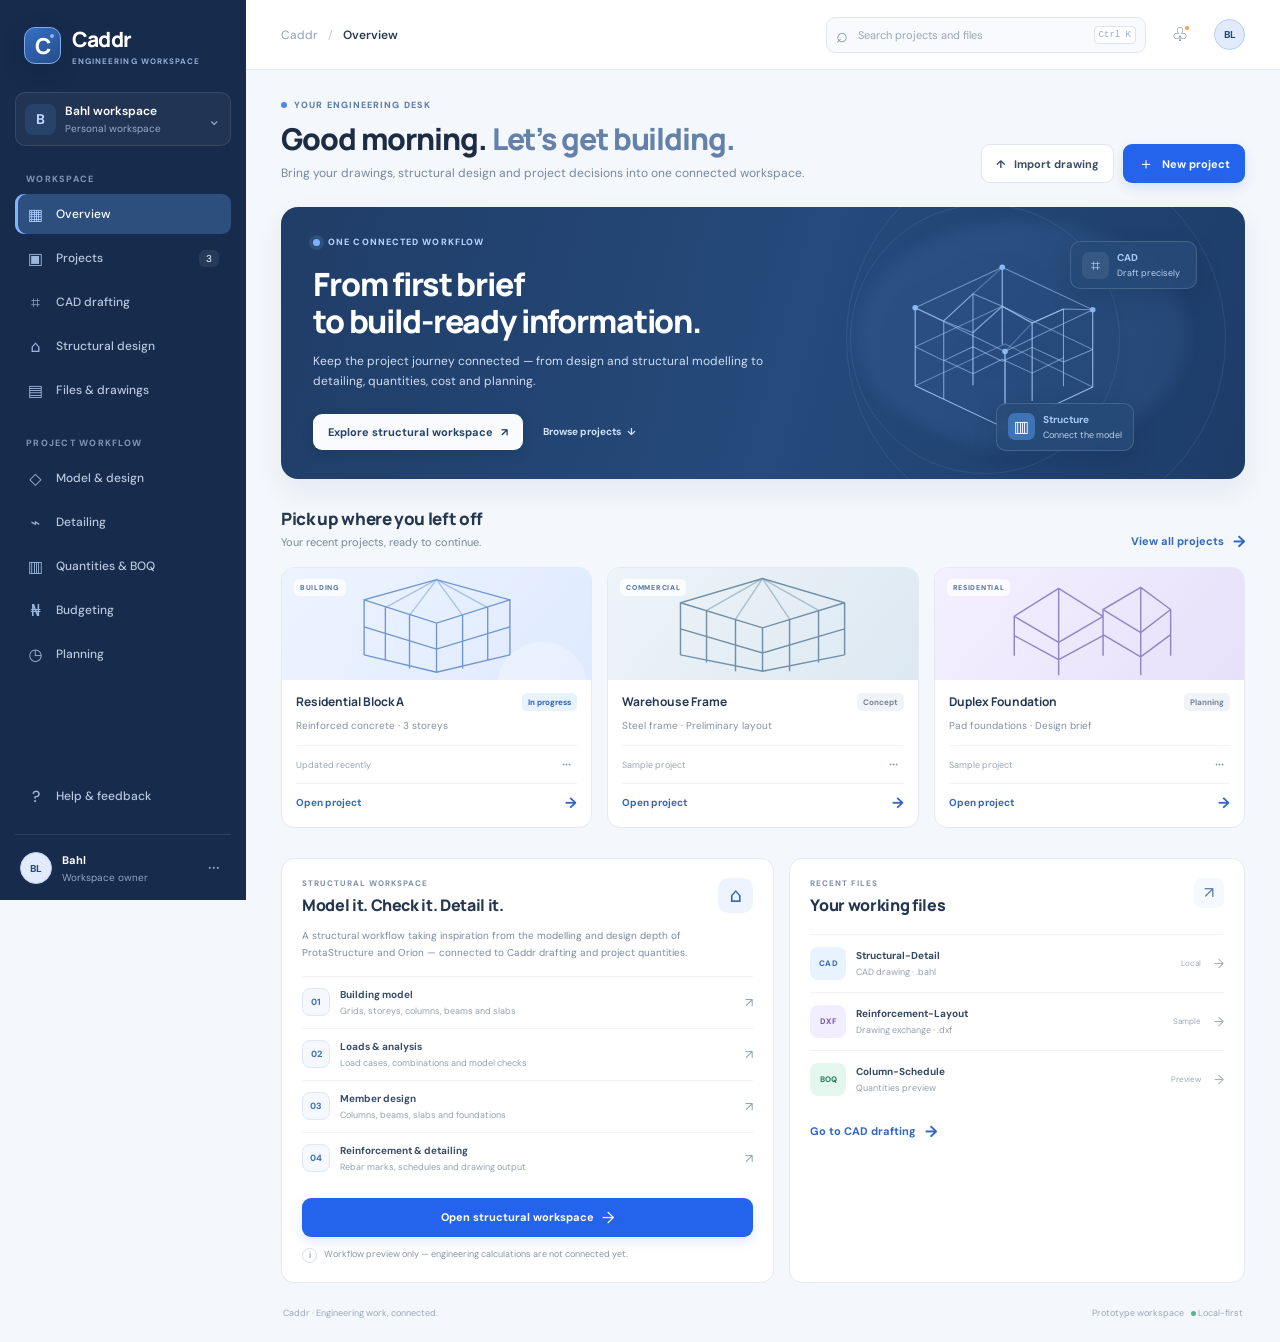
==== commit c58d5e46: "Remove redundant workflow strip from overview dashboard" ====
--- a/index.html
+++ b/index.html
@@ -62,7 +62,7 @@
             <div class="hero-label"><span class="pulse-dot"></span> ONE CONNECTED WORKFLOW</div>
             <h2>From first brief<br />to build-ready information.</h2>
             <p>Keep the project journey connected — from design and structural modelling to detailing, quantities, cost and planning.</p>
-            <div class="hero-actions"><a class="button button-light" href="structural.html">Explore structural workspace <span>↗</span></a><a class="hero-text-link" href="#workflow">See the workflow <span>↓</span></a></div>
+            <div class="hero-actions"><a class="button button-light" href="structural.html">Explore structural workspace <span>↗</span></a><a class="hero-text-link" href="#projects">Browse projects <span>↓</span></a></div>
           </div>
           <div class="hero-visual" aria-label="Abstract connected structural frame illustration">
             <div class="visual-glow"></div>
@@ -82,19 +82,6 @@
             <div class="visual-chip chip-bottom"><span class="chip-icon chip-blue">▥</span><span><strong>Structure</strong><small>Connect the model</small></span></div>
           </div>
           <div class="hero-orbit orbit-one"></div><div class="hero-orbit orbit-two"></div>
-        </section>
-
-        <section class="section-block" id="workflow">
-          <div class="section-heading"><div><h2>Your project workflow</h2><p>One path, with each stage connected to the next.</p></div><a class="plain-link" href="structural.html">Open workflow <span>→</span></a></div>
-          <div class="workflow-track" role="list" aria-label="Project workflow stages">
-            <a class="workflow-step complete" href="#projects" role="listitem"><span class="workflow-number">01</span><span class="workflow-symbol">▤</span><strong>Brief</strong><small>Scope & inputs</small></a><span class="workflow-connector done"></span>
-            <a class="workflow-step" href="structural.html#model" role="listitem"><span class="workflow-number">02</span><span class="workflow-symbol">◇</span><strong>Design</strong><small>Geometry & layout</small></a><span class="workflow-connector"></span>
-            <a class="workflow-step featured-step" href="structural.html" role="listitem"><span class="workflow-number">03</span><span class="workflow-symbol">⌂</span><strong>Structural</strong><small>Model & analyse</small></a><span class="workflow-connector"></span>
-            <a class="workflow-step" href="structural.html#detailing" role="listitem"><span class="workflow-number">04</span><span class="workflow-symbol">⌁</span><strong>Detailing</strong><small>Drawings & rebar</small></a><span class="workflow-connector"></span>
-            <a class="workflow-step" href="structural.html#quantities" role="listitem"><span class="workflow-number">05</span><span class="workflow-symbol">▥</span><strong>Quantities</strong><small>Take-off & BOQ</small></a><span class="workflow-connector"></span>
-            <a class="workflow-step" href="structural.html#budgeting" role="listitem"><span class="workflow-number">06</span><span class="workflow-symbol">₦</span><strong>Budgeting</strong><small>Costs & rates</small></a><span class="workflow-connector"></span>
-            <a class="workflow-step" href="structural.html#planning" role="listitem"><span class="workflow-number">07</span><span class="workflow-symbol">◷</span><strong>Planning</strong><small>Sequence & time</small></a>
-          </div>
         </section>
 
         <section class="section-block" id="projects">
